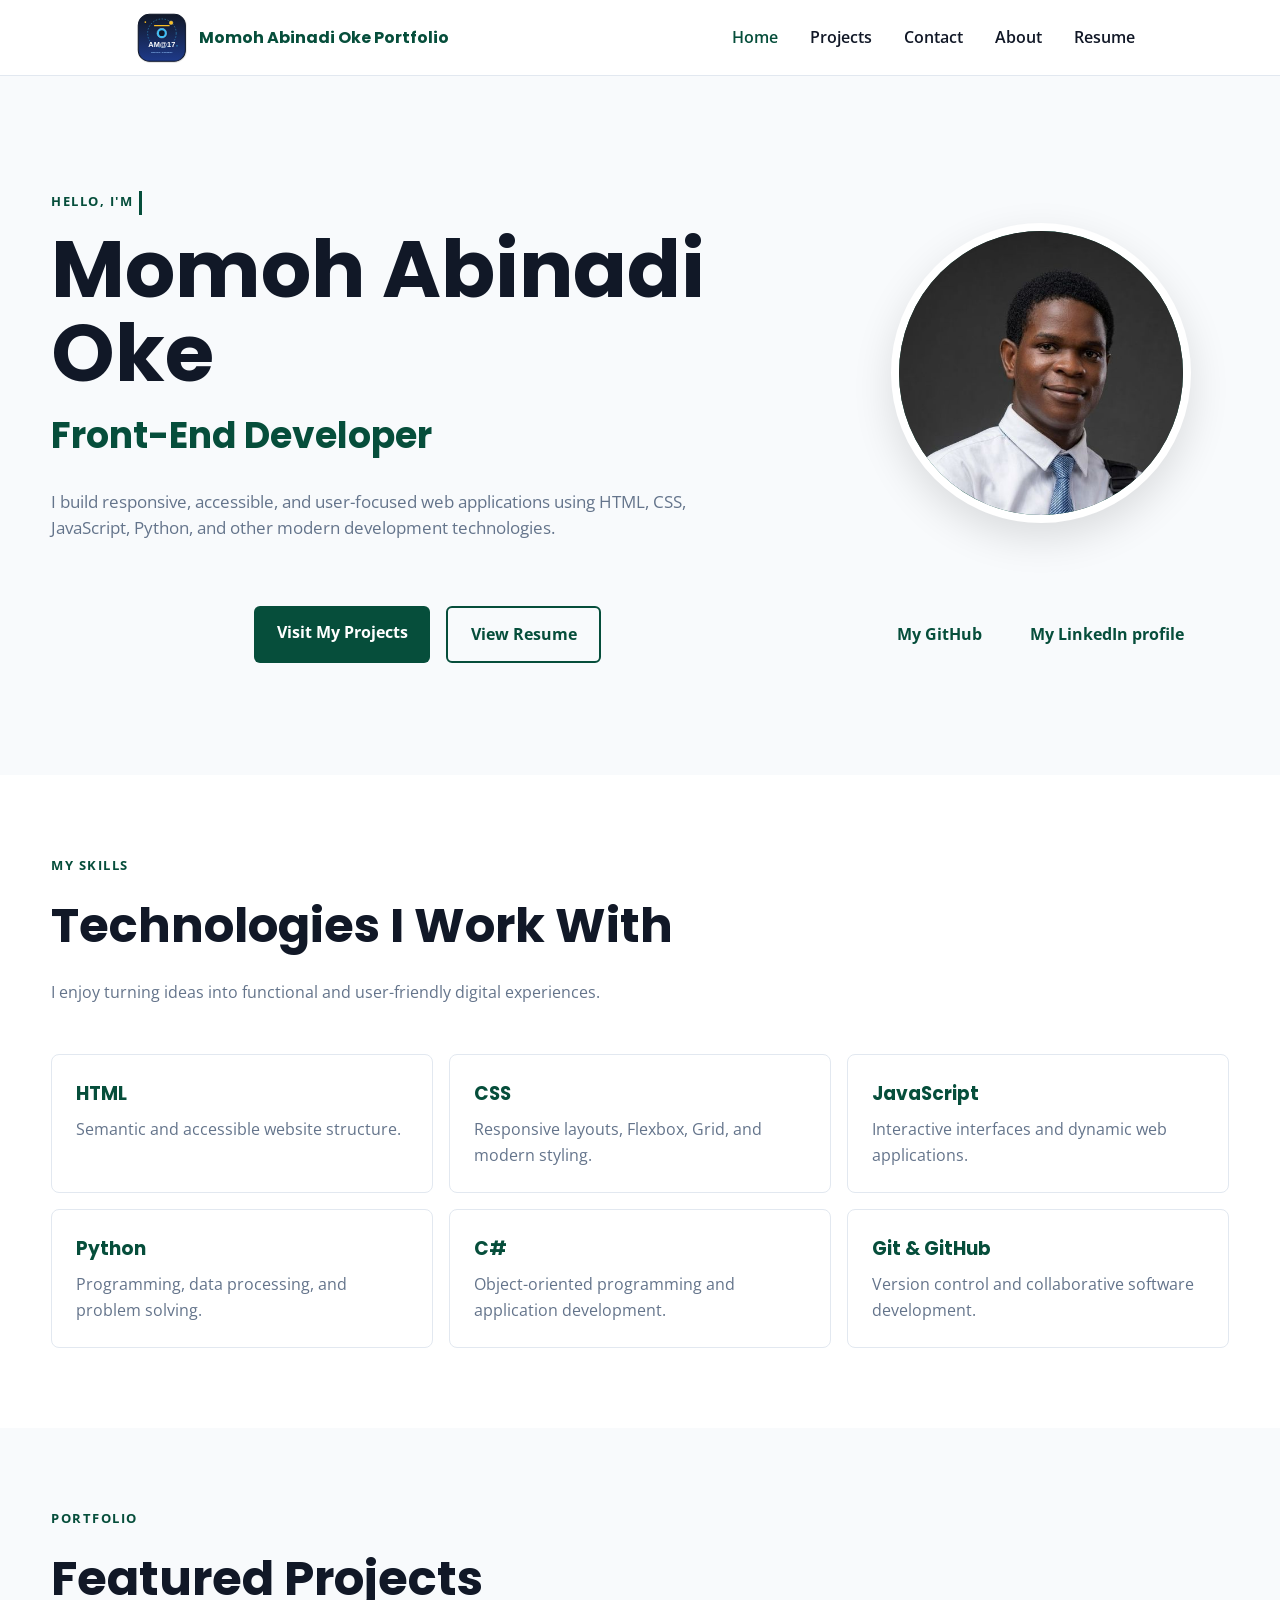
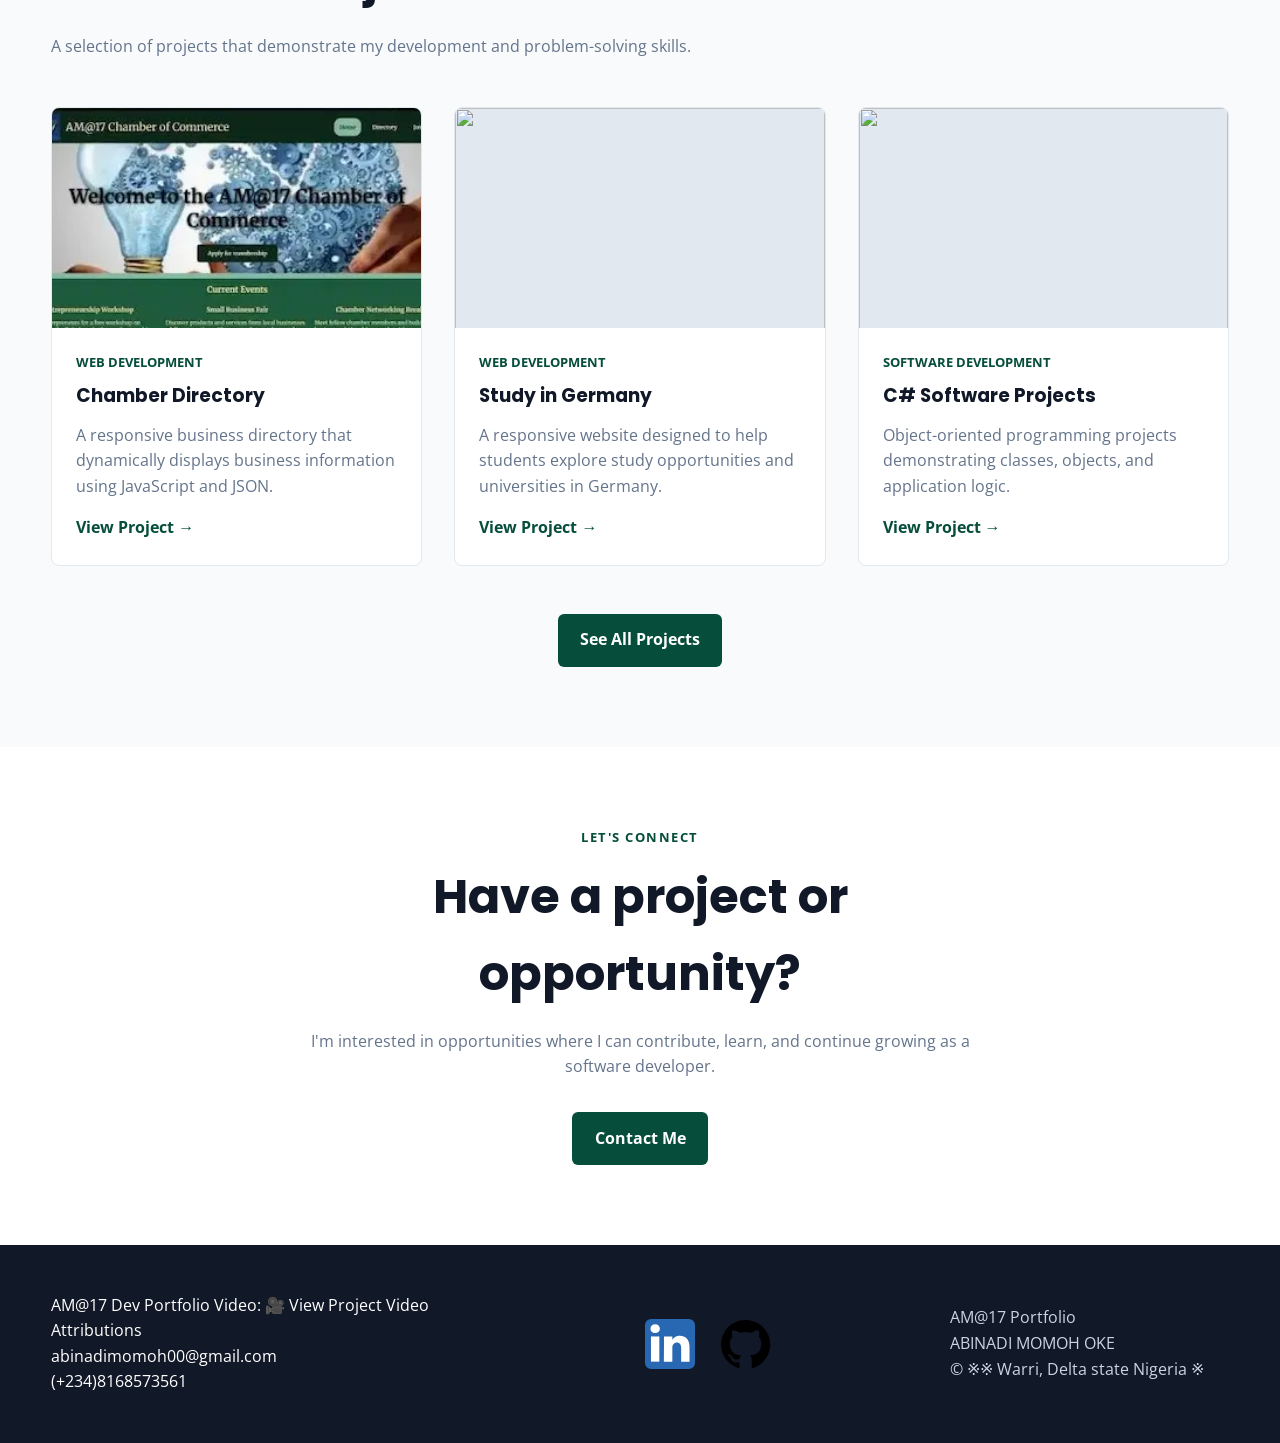
==== index.html @ eb9e89f8 "created index" ====
<!DOCTYPE html>
<html lang="en">
<head>
    <meta charset="UTF-8">
    <meta name="viewport" content="width=device-width, initial-scale=1.0">
    <title>Abinadi Momoh Oke | Front-End Developer</title>
    <meta name="description" content="Abinadi Momoh Oke - Front-End Developer portfolio showcasing web development projects, programming skills, and professional experience.">
    <meta name="author" content="Abinadi Momoh Oke">
    <meta property="og:title" content="AM@17 Dev Portfolio - Projects">
    <meta property="og:description" content="Abinadi Momoh Oke - Front-End Developer portfolio showcasing web development projects, programming skills, and professional experience.">
    <meta property="og:type" content="website">
    <meta property="og:image" content="https://amomoh6392.github.io/wdd231/images/profile.jpg">
    <meta property="og:url" content="https://amomoh6392.github.io/wdd231/finalproject/">
    <link rel="icon" href="images/favicon.ico">
    <link rel="preconnect" href="https://fonts.googleapis.com">
    <link rel="preconnect" href="https://fonts.gstatic.com" crossorigin>
    <link href="https://fonts.googleapis.com/css2?family=Open+Sans:wght@400;500;600;700&family=Poppins:wght@400;500;600;700;800&display=swap"rel="stylesheet">
    <link rel="stylesheet" href="styles/portfolio.css">
    <link rel="stylesheet" href="styles/portfolio-large.css">
    <script src="scripts/main.js" defer></script>
</head>
<body>
    <header class="site-header">
        <div class="header-container">
            <a href="index.html" class="logo">
                <img src="images/logo.svg" alt="AM@17 Dev Portfolio logo" width="50" height="50" loading="lazy">
                <span>Momoh Abinadi Oke Portfolio</span>
            </a>
            <button id="menu-button" aria-label="Open navigation menu">☰</button>
            <nav id="navigation" class="navigation">
                <a href="index.html" class="active">Home</a>
                <a href="projects.html">Projects</a>
                <a href="contact.html">Contact</a>
                <a href="about.html">About</a>
                <a href="resume.html">Resume</a>
            </nav>
        </div>  
    </header>
    <main>
        <section class="hero">
            <div class="container hero-container">
                <div class="hero-content">
                    <p class="info typing-text" id="typingText"></p>
                    <h1>Momoh Abinadi Oke</h1>
                    <h2>Front-End Developer</h2>
                    <p class="hero-description">I build responsive, accessible, and user-focused  web applications using HTML, CSS, JavaScript, Python, and other modern development technologies.</p>
                </div>
                <div class="hero-image">
                    <div class="profile-placeholder">
                        <img src="images/profile.jpg" alt="Abinadi Momoh profile picture" loading="lazy" width="300" height="300">
                    </div>
                </div>
                <div class="hero-buttons">
                    <a href="project.html" class="primary-button">Visit My Projects</a>
                    <a href="resume.html" class="secondary-button">View Resume</a>
                </div>
                <div class="social-links">
                    <a href="http://github.com/amomoh6392" target="_blank" rel="noopener noreferrer">My GitHub</a>
                    <a href="http://" target="_blank" rel="noopener noreferrer"></a>
                    <a href="https://www.linkedin.com/in/abinadi-momoh-204575205" aria-label="Visit my LinkedIn profile" target="_blank" rel="noopener noreferrer">My LinkedIn profile</a>
                </div>
                
            </div>
        </section>
        <section class="skills-preview">
            <div class="container">
                <div class="section-heading">
                    <p class="info">My Skills</p>
                    <h2>Technologies I Work With</h2>
                    <p>I enjoy turning ideas into functional and user-friendly digital experiences.</p>
                </div>
                <div class="skills-grid">
                    <article class="skill-card">
                        <h3>HTML</h3>
                        <p>Semantic and accessible website structure.</p>
                    </article>
                    <article class="skill-card">
                        <h3>CSS</h3>
                        <p>Responsive layouts, Flexbox, Grid, and modern styling.</p>
                    </article>
                    <article class="skill-card">
                        <h3>JavaScript</h3>
                        <p>Interactive interfaces and dynamic web applications.</p>
                    </article>
                    <article class="skill-card">
                        <h3>Python</h3>
                        <p>Programming, data processing, and problem solving.</p>
                    </article>
                    <article class="skill-card">
                        <h3>C#</h3>
                        <p> Object-oriented programming and application development.</p>
                    </article>
                    <article class="skill-card">
                        <h3>Git & GitHub</h3>
                        <p>Version control and collaborative software development.</p>
                    </article> 
                </div>
            </div>
        </section>
        <section class="featured-projects">
            <div class="container">
                <div class="section-heading">
                    <p class="info">Portfolio</p>
                    <h2>Featured Projects</h2>
                    <p>A selection of projects that demonstrate my development and problem-solving skills.</p>
                </div>
                <div class="project-preview-grid">
                    <article class="project-preview">
                        <div class="project-image">
                            <img src="images/chamber.webp" alt="Chamber Directory page" loading="lazy" width="300" height="300">
                        </div>
                        <div class="project-content">
                            <p class="project-category">Web Development</p>
                            <h3>Chamber Directory</h3>
                            <p>A responsive business directory that dynamically displays business information using JavaScript and JSON.</p>
                            <a href="projects.html"> View Project →</a>
                        </div>
                    </article>
                    <article class="project-preview">
                        <div class="project-image">
                           <img src="" alt="" loading="lazy" width="300" height="300">
                        </div>
                        <div class="project-content">
                            <p class="project-category">Web Development</p>
                            <h3>Study in Germany</h3>
                            <p>A responsive website designed to help students explore study opportunities and universities in Germany.</p>
                            <a href="projects.html">View Project →</a>
                        </div>
                    </article>
                    <article class="project-preview">
                        <div class="project-image">
                            <img src="" alt="" loading="lazy" width="300" height="300">
                        </div>
                        <div class="project-content">
                            <p class="project-category"> Software Development</p>
                            <h3>C# Software Projects</h3>
                            <p>Object-oriented programming projects demonstrating classes, objects, and application logic.</p>
                            <a href="projects.html">View Project →</a>
                        </div>
                    </article>
                </div>
                <div class="section-action">
                    <a href="projects.html" class="primary-button">See All Projects</a>
                </div>
            </div>
        </section>
        <section class="cta">
            <div class="container cta-container">
                <p class="info">Let's Connect</p>
                <h2>Have a project or opportunity?</h2>
                <p>I'm interested in opportunities where I can contribute, learn, and continue growing as a software developer.</p>
                <a href="contact.html" class="button primary-button"> Contact Me</a>
            </div>
        </section>
    </main>
    <footer>
       <section class="grids">
            <div class="grid">
                <p>AM@17 Dev Portfolio Video:
                    <a href=https://www.loom.com/share/127d0f380ccb453cb234a7cbe9cbd492 target="_blank" rel="noopener noreferrer">🎥 View Project Video</a>
                </p>
                <p><a href="attributions.html">Attributions</a></p>
                <p><a href="mailto:abinadimomoh00@gmail.com">abinadimomoh00@gmail.com</a></p>
                <p><a href="tel:+2348168573561">(+234)8168573561</a></p>
            </div>
            <div class="social">
                <a href="https://www.linkedin.com/in/abinadi-momoh-204575205" aria-label="Visit my LinkedIn profile" target="_blank" rel="noopener noreferrer">
                    <img src="images/linkedin-logo.svg" alt="LinkedIn" width="60" height="50" loading="lazy">
                </a>
                <a href="https://github.com/amomoh6392"
                    aria-label="Visit my GitHub profile"
                    target="_blank" rel="noopener noreferrer">
                    <img src="images/github.svg" alt="GitHub" width="60" height="50" loading="lazy">
                </a>
            </div>
            <div class="personal">
                <p>AM@17 Portfolio</p>
                <p>ABINADI MOMOH OKE</p>
                <p>&copy; ※<span id="currentyear"></span>※ Warri, Delta state Nigeria ※ </p>
                <p id="lastModified"></p>
            </div>
       </section>
    </footer>
</body>
</html>
---- styles/portfolio.css ----
:root {
    --primary-color: #064e3b;
    --primary-dark: #043c2e;
    --accent-color: #d4af37;

    --background-color: #ffffff;
    --surface-color: #f8fafc;
    --text-color: #111827;
    --muted-text: #64748b;
    --border-color: #e2e8f0;

    --heading-font: "Poppins", sans-serif;
    --body-font: "Open Sans", sans-serif;

    --max-width: 1200px;
}

* {
    box-sizing: border-box;
    margin: 0;
    padding: 0;
}
html {
    scroll-behavior: smooth;
}
body {
    font-family: var(--body-font);
    color: var(--text-color);
    background-color: var(--background-color);
    line-height: 1.6;
}
img {
    max-width: 100%;
    display: block;
}
a {
    color: inherit;
    text-decoration: none;
}
button {
    font: inherit;
}

.container {
    width: min(92%, var(--max-width));
    margin: 0 auto;
}
.info {
    color: var(--primary-color);
    font-weight: 700;
    text-transform: uppercase;
    letter-spacing: 0.12em;
    font-size: 0.8rem;
    margin-bottom: 0.75rem;
}
.section-heading {
    max-width: 700px;
    margin-bottom: 3rem;
}
.section-heading h2 {
    font-family: var(--heading-font);
    font-size: clamp(2rem, 5vw, 3rem);
    margin-bottom: 1rem;
}
.section-heading p:last-child,
.skill-card p {
    color: var(--muted-text);
}

.site-header {
    background-color: var(--background-color);
    border-bottom: 1px solid var(--border-color);
    position: sticky;
    top: 0;
    z-index: 1000;
}
.header-container {
    min-height: 75px;
    display: flex;
    align-items: center;
    justify-content: space-around;
}
.logo {
    display: flex;
    align-items: center;
    gap: 0.75rem;
    font-family: var(--heading-font);
    font-weight: 700;
    color: var(--primary-color);
}
.logo img {
    width: 50px;
    height: 50px;
}
.menu-button,
#menu-button {
    border: none;
    background: none;
    color: var(--text-color);
    font-size: 1.8rem;
    cursor: pointer;
}

.navigation {
    display: none;
    position: absolute;
    top: 75px;
    left: 0;
    width: 100%;
    background-color: var(--background-color);
    border-bottom: 1px solid var(--border-color);
    padding: 1rem;
}

.navigation.show {
    display: flex;
    flex-direction: column;
    gap: 0.5rem;
}
.navigation a {
    padding: 0.75rem;
    font-weight: 600;
}
.navigation a:hover,
.navigation a.active {
    color: var(--primary-color);
}

.hero {
    background-color: var(--surface-color);
    padding: 5rem 0;
}
.hero-container {
    display: grid;
    grid-template-columns: 1fr;
    gap: 3rem;
    align-items: center;
}
.hero-content {
    max-width: 700px;
}
.hero h1 {
    font-family: var(--heading-font);
    font-size: clamp(2.5rem, 8vw, 5rem);
    line-height: 1.05;
    margin-bottom: 0.75rem;
}
.hero h2 {
    font-family: var(--heading-font);
    color: var(--primary-color);
    font-size: clamp(1.5rem, 4vw, 2.25rem);
    margin-bottom: 1.5rem;
}
.hero-description {
    color: var(--muted-text);
    font-size: 1.05rem;
    max-width: 650px;
    margin-bottom: 1rem;
}

.hero-buttons {
    display: flex;
    gap: 1rem;
    justify-self: center;
}
.typing-text {
    display: inline-block;
    min-width: 20px;
    min-height: 1.5rem;
    border-right: 3px solid var(--primary-color);
    padding-right: 5px;
    animation: blink-cursor 0.7s step-end infinite;
}

@keyframes blink-cursor {
    50% {
        border-color: transparent;
    }
}
.button,
.primary-button,
.secondary-button {
    display: inline-block;
    padding: 0.85rem 1.4rem;
    border-radius: 6px;
    font-weight: 700;
    transition: 0.2s ease;
}
.primary-button {
    background-color: var(--primary-color);
    color: white;
}
.primary-button:hover {
    background-color: var(--primary-dark);
    transform: translateY(-2px);
}
.secondary-button {
    border: 2px solid var(--primary-color);
    color: var(--primary-color);
}
.secondary-button:hover {
    background-color: var(--primary-color);
    color: white;
}

.social-links {
    display: flex;
    gap: 1.5rem;
    justify-self: center;
}
.social-links a {
    color: var(--primary-color);
    font-weight: 700;
}
.social-links a:hover {
    text-decoration: underline;
}

.hero-image {
    display: flex;
    justify-content: center;
}
.profile-placeholder {
    width: 240px;
    height: 240px;
    border-radius: 50%;
    overflow: hidden;
    background-color: var(--primary-color);
    border: 8px solid white;
    box-shadow: 0 15px 40px rgba(0, 0, 0, 0.12);
}
.profile-placeholder img {
    width: 100%;
    height: 100%;
    object-fit: cover;
}

.skills-preview {
    padding: 5rem 0;
}
.skills-grid {
    display: grid;
    grid-template-columns: 1fr;
    gap: 1rem;
}
.skill-card {
    border: 1px solid var(--border-color);
    padding: 1.5rem;
    border-radius: 8px;
    background-color: white;
    transition: transform 0.2s ease,
                box-shadow 0.2s ease;
}
.skill-card:hover {
    transform: translateY(-4px);
    box-shadow: 0 10px 25px rgba(0, 0, 0, 0.08);
}
.skill-card h3 {
    font-family: var(--heading-font);
    color: var(--primary-color);
    margin-bottom: 0.5rem;
}

.featured-projects {
    background-color: var(--surface-color);
    padding: 5rem 0;
}
.project-preview-grid {
    display: grid;
    gap: 2rem;
}
.project-preview {
    background-color: white;
    border: 1px solid var(--border-color);
    border-radius: 8px;
    overflow: hidden;
    transition: transform 0.2s ease,
                box-shadow 0.2s ease;
}
.project-preview:hover {
    transform: translateY(-5px);
    box-shadow: 0 15px 30px rgba(0, 0, 0, 0.08);
}
.project-image {
    min-height: 180px;
    height: 220px;
    overflow: hidden;
    background-color: #e2e8f0;
    display: grid;
    place-items: center;
    color: var(--muted-text);
}
.project-image img {
    width: 100%;
    height: 100%;
    object-fit: cover;
}
.project-content {
    padding: 1.5rem;
}
.project-category {
    color: var(--primary-color);
    font-size: 0.8rem;
    font-weight: 700;
    text-transform: uppercase;
    margin-bottom: 0.5rem;
}
.project-content h3 {
    font-family: var(--heading-font);
    margin-bottom: 0.75rem;
}
.project-content p:not(.project-category) {
    color: var(--muted-text);
    margin-bottom: 1rem;
}
.project-content a {
    color: var(--primary-color);
    font-weight: 700;
}
.section-action {
    text-align: center;
    margin-top: 3rem;
}

.cta {
    padding: 5rem 0;
    text-align: center;
}
.cta-container {
    max-width: 700px;
}
.cta h2 {
    font-family: var(--heading-font);
    font-size: clamp(2rem, 5vw, 3rem);
    margin-bottom: 1rem;
}
.cta p:not(.info) {
    color: var(--muted-text);
    margin-bottom: 2rem;
}

footer {
    background-color: #111827;
    color: white;
    padding: 3rem 0;
}
.grids {
    width: min(92%, var(--max-width));
    margin: 0 auto;
    display: grid;
    gap: 2rem;
}
footer a:hover {
    color: var(--accent-color);
}
.social {
    display: flex;
    gap: 1rem;
}
.personal {
    color: #cbd5e1;
}
---- styles/portfolio-large.css ----
@media (min-width: 768px) {

    #menu-button {
        display: none;
    }
    .navigation {
        display: flex;
        position: static;
        width: auto;
        border: none;
        padding: 0;
        gap: 1rem;
    }
    .navigation a {
        padding: 0.5rem;
    }
    .hero {
        padding: 7rem 0;
    }
    .hero-container {
        grid-template-columns: 2fr 1fr;
    }
    .hero-image {
           justify-content: center;
       }
    .profile-placeholder {
        width: 300px;
        height: 300px;
    }
    .skills-grid {
        grid-template-columns: repeat(3, 1fr);
    }
    .project-preview-grid {
        grid-template-columns: repeat(3, 1fr);
    }
    .grids {
        grid-template-columns: 2fr 1fr 1fr;
        align-items: center;
    }
}
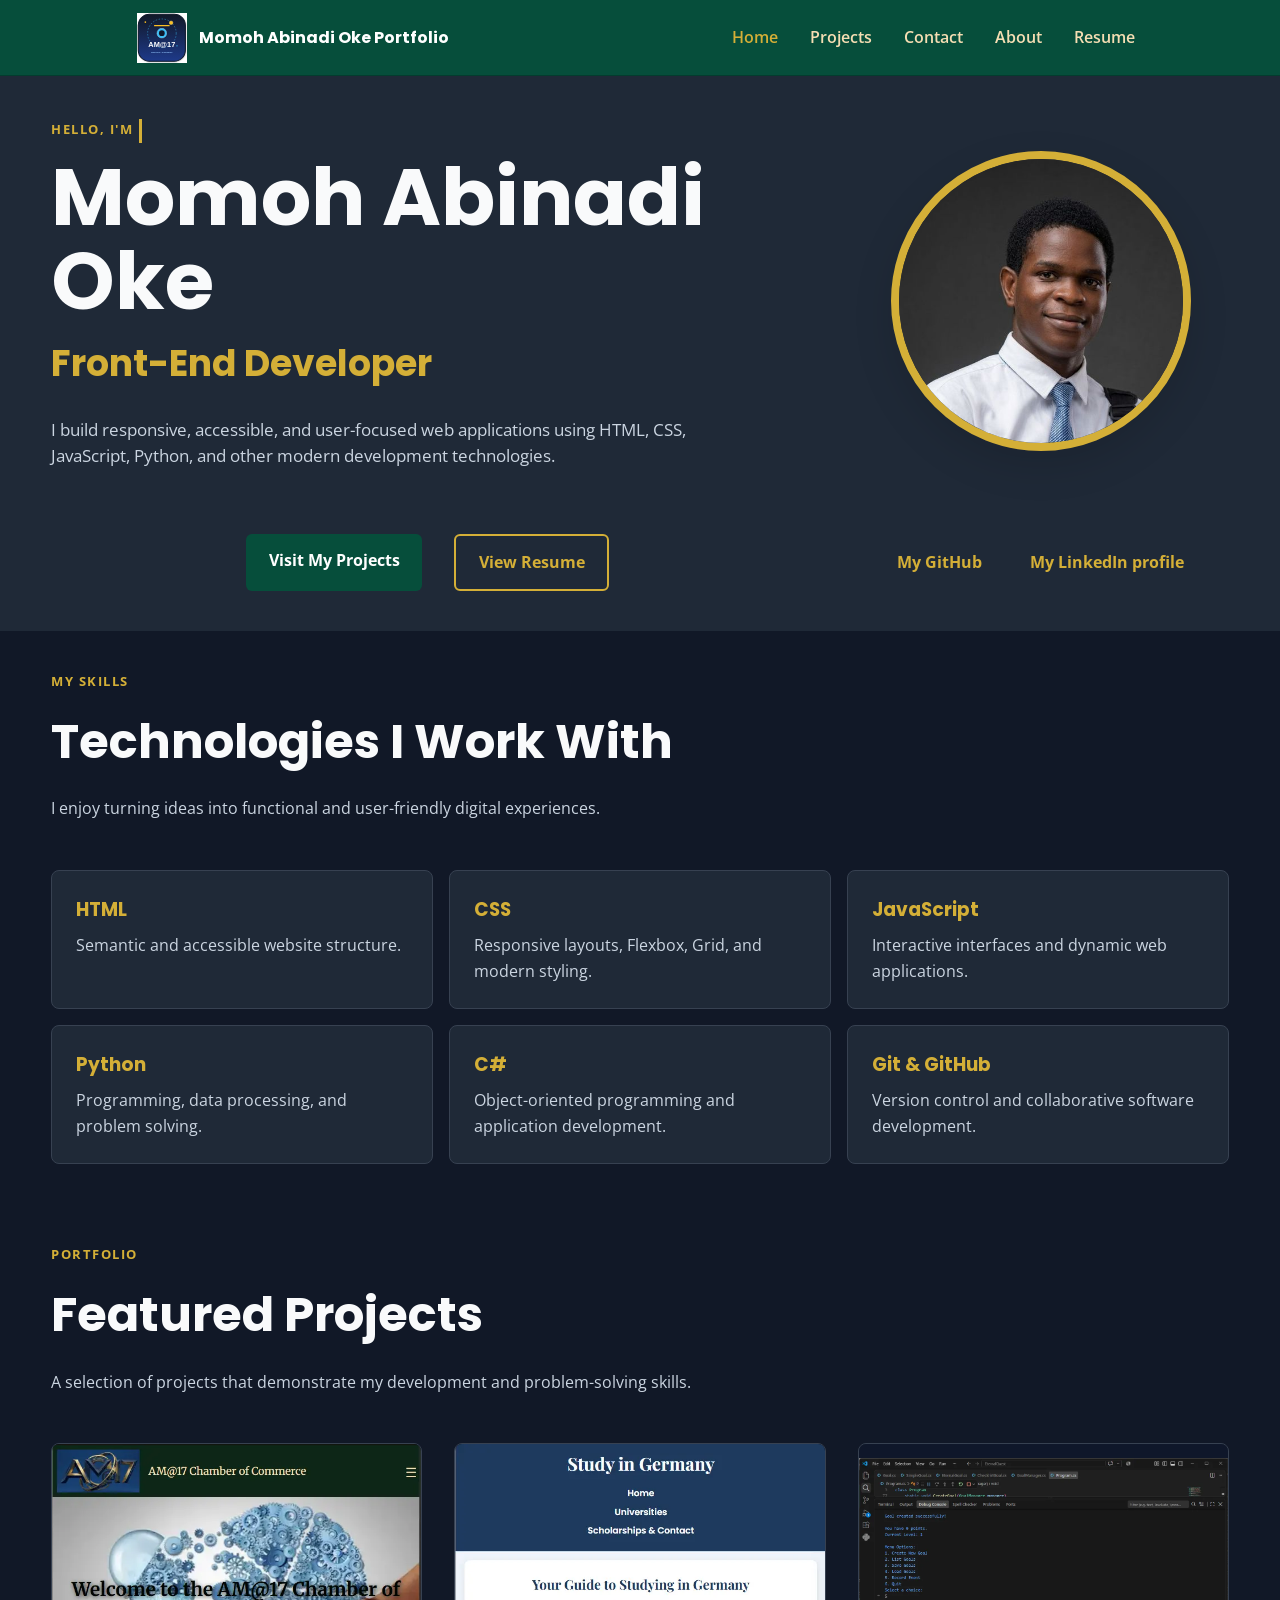
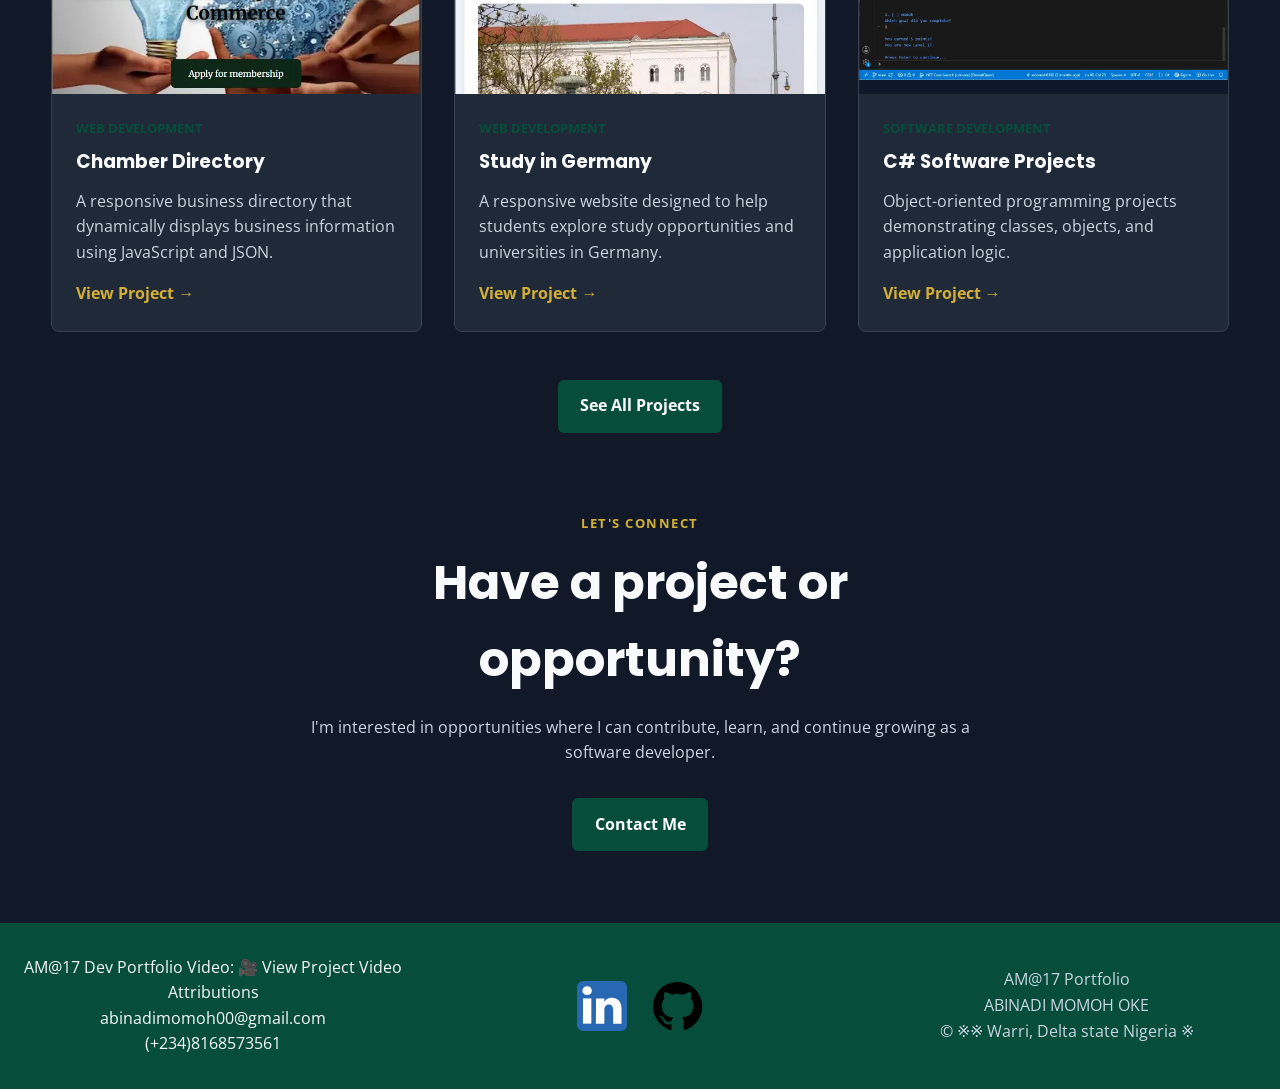
==== commit 0b0f05ee: "update" ====
--- a/index.html
+++ b/index.html
@@ -114,29 +114,29 @@
                             <p class="project-category">Web Development</p>
                             <h3>Chamber Directory</h3>
                             <p>A responsive business directory that dynamically displays business information using JavaScript and JSON.</p>
-                            <a href="projects.html"> View Project →</a>
+                            <a href="https://amomoh6392.github.io/wdd231/chamber/index.html" target="_blank" rel="noopener noreferrer"> View Project →</a>
                         </div>
                     </article>
                     <article class="project-preview">
                         <div class="project-image">
-                           <img src="" alt="" loading="lazy" width="300" height="300">
+                           <img src="images/study-in-germany.webp" alt="" loading="lazy" width="300" height="300">
                         </div>
                         <div class="project-content">
                             <p class="project-category">Web Development</p>
                             <h3>Study in Germany</h3>
                             <p>A responsive website designed to help students explore study opportunities and universities in Germany.</p>
-                            <a href="projects.html">View Project →</a>
+                            <a href="https://amomoh6392.github.io/wdd131/project/" target="_blank" rel="noopener noreferrer"> View Project →</a>
                         </div>
                     </article>
                     <article class="project-preview">
                         <div class="project-image">
-                            <img src="" alt="" loading="lazy" width="300" height="300">
+                            <img src="images/eternal-quest.webp" alt="" loading="lazy" width="300" height="300">
                         </div>
                         <div class="project-content">
                             <p class="project-category"> Software Development</p>
                             <h3>C# Software Projects</h3>
                             <p>Object-oriented programming projects demonstrating classes, objects, and application logic.</p>
-                            <a href="projects.html">View Project →</a>
+                            <a href="https://github.com/amomoh6392/Am17Cse210/tree/main/week06/EternalQuest" target="_blank" rel="noopener noreferrer"> View Project →</a>
                         </div>
                     </article>
                 </div>
--- a/styles/portfolio.css
+++ b/styles/portfolio.css
@@ -1,13 +1,17 @@
 :root {
+
     --primary-color: #064e3b;
     --primary-dark: #043c2e;
     --accent-color: #d4af37;
 
-    --background-color: #ffffff;
-    --surface-color: #f8fafc;
-    --text-color: #111827;
-    --muted-text: #64748b;
-    --border-color: #e2e8f0;
+    --background-color: #111827;
+    --surface-color: #1f2937;
+    --section-color: #334155;
+
+    --text-color: #f9fafb;
+    --muted-text: #cbd5e1;
+    --border-color: #374151;
+
 
     --heading-font: "Poppins", sans-serif;
     --body-font: "Open Sans", sans-serif;
@@ -46,7 +50,7 @@
     margin: 0 auto;
 }
 .info {
-    color: var(--primary-color);
+    color: var(--accent-color);
     font-weight: 700;
     text-transform: uppercase;
     letter-spacing: 0.12em;
@@ -68,8 +72,8 @@
 }
 
 .site-header {
-    background-color: var(--background-color);
-    border-bottom: 1px solid var(--border-color);
+    background-color: var(--primary-color);
+    border-bottom: 1px solid var(--primary-dark);
     position: sticky;
     top: 0;
     z-index: 1000;
@@ -86,7 +90,7 @@
     gap: 0.75rem;
     font-family: var(--heading-font);
     font-weight: 700;
-    color: var(--primary-color);
+    color: white;
 }
 .logo img {
     width: 50px;
@@ -120,15 +124,16 @@
 .navigation a {
     padding: 0.75rem;
     font-weight: 600;
+    color: wheat;
 }
 .navigation a:hover,
 .navigation a.active {
-    color: var(--primary-color);
+    color: var(--accent-color);
 }
 
 .hero {
     background-color: var(--surface-color);
-    padding: 5rem 0;
+    padding: 2.5rem 0;
 }
 .hero-container {
     display: grid;
@@ -144,10 +149,11 @@
     font-size: clamp(2.5rem, 8vw, 5rem);
     line-height: 1.05;
     margin-bottom: 0.75rem;
+    color: var(--text-color);
 }
 .hero h2 {
     font-family: var(--heading-font);
-    color: var(--primary-color);
+    color: var(--accent-color);
     font-size: clamp(1.5rem, 4vw, 2.25rem);
     margin-bottom: 1.5rem;
 }
@@ -160,14 +166,14 @@
 
 .hero-buttons {
     display: flex;
-    gap: 1rem;
+    gap: 2rem;
     justify-self: center;
 }
 .typing-text {
     display: inline-block;
     min-width: 20px;
     min-height: 1.5rem;
-    border-right: 3px solid var(--primary-color);
+    border-right: 3px solid var(--accent-color);
     padding-right: 5px;
     animation: blink-cursor 0.7s step-end infinite;
 }
@@ -195,11 +201,11 @@
     transform: translateY(-2px);
 }
 .secondary-button {
-    border: 2px solid var(--primary-color);
-    color: var(--primary-color);
+    border: 2px solid var(--accent-color);
+    color: var(--accent-color);
 }
 .secondary-button:hover {
-    background-color: var(--primary-color);
+    background-color: var(--accent-color);
     color: white;
 }
 
@@ -209,7 +215,7 @@
     justify-self: center;
 }
 .social-links a {
-    color: var(--primary-color);
+    color: var(--accent-color);
     font-weight: 700;
 }
 .social-links a:hover {
@@ -225,8 +231,7 @@
     height: 240px;
     border-radius: 50%;
     overflow: hidden;
-    background-color: var(--primary-color);
-    border: 8px solid white;
+    border: 8px solid var(--accent-color);
     box-shadow: 0 15px 40px rgba(0, 0, 0, 0.12);
 }
 .profile-placeholder img {
@@ -236,7 +241,8 @@
 }
 
 .skills-preview {
-    padding: 5rem 0;
+    padding: 2.5rem 0;
+    background-color: var(--background-color);
 }
 .skills-grid {
     display: grid;
@@ -247,9 +253,7 @@
     border: 1px solid var(--border-color);
     padding: 1.5rem;
     border-radius: 8px;
-    background-color: white;
-    transition: transform 0.2s ease,
-                box-shadow 0.2s ease;
+    transition: transform 0.2s ease, box-shadow 0.2s ease;
 }
 .skill-card:hover {
     transform: translateY(-4px);
@@ -257,43 +261,44 @@
 }
 .skill-card h3 {
     font-family: var(--heading-font);
-    color: var(--primary-color);
+    color: var(--accent-color);
     margin-bottom: 0.5rem;
 }
 
 .featured-projects {
+    background-color: var(--background-color);
+    padding: 2.5rem 0;
+}
+.skill-card,
+.project-preview {
     background-color: var(--surface-color);
-    padding: 5rem 0;
 }
 .project-preview-grid {
     display: grid;
     gap: 2rem;
 }
 .project-preview {
-    background-color: white;
     border: 1px solid var(--border-color);
     border-radius: 8px;
     overflow: hidden;
-    transition: transform 0.2s ease,
-                box-shadow 0.2s ease;
+    transition: transform 0.2s ease, box-shadow 0.2s ease;
 }
 .project-preview:hover {
     transform: translateY(-5px);
     box-shadow: 0 15px 30px rgba(0, 0, 0, 0.08);
 }
 .project-image {
-    min-height: 180px;
-    height: 220px;
+    height: 250px;
     overflow: hidden;
-    background-color: #e2e8f0;
+    background-color: #0f172a;
     display: grid;
     place-items: center;
-    color: var(--muted-text);
 }
 .project-image img {
     width: 100%;
     height: 100%;
-    object-fit: cover;
+    object-fit: contain;
+    object-position: center;
 }
 .project-content {
     padding: 1.5rem;
@@ -314,7 +319,7 @@
     margin-bottom: 1rem;
 }
 .project-content a {
-    color: var(--primary-color);
+    color: var(--accent-color);
     font-weight: 700;
 }
 .section-action {
@@ -323,7 +328,8 @@
 }
 
 .cta {
-    padding: 5rem 0;
+    background-color: var(--background-color);
+    padding: 2.5rem 0;
     text-align: center;
 }
 .cta-container {
@@ -340,15 +346,16 @@
 }
 
 footer {
-    background-color: #111827;
-    color: white;
-    padding: 3rem 0;
+    background-color:var(--primary-color);
+    color: var(--text-color);
+    padding: 2rem 1rem;
+    margin-top: 2rem;
 }
 .grids {
-    width: min(92%, var(--max-width));
     margin: 0 auto;
     display: grid;
     gap: 2rem;
+    text-align: center;
 }
 footer a:hover {
     color: var(--accent-color);
@@ -356,6 +363,7 @@
 .social {
     display: flex;
     gap: 1rem;
+   justify-content: center;
 }
 .personal {
     color: #cbd5e1;
--- a/styles/portfolio-large.css
+++ b/styles/portfolio-large.css
@@ -6,6 +6,7 @@
     .navigation {
         display: flex;
         position: static;
+        background-color: transparent;
         width: auto;
         border: none;
         padding: 0;
@@ -15,7 +16,7 @@
         padding: 0.5rem;
     }
     .hero {
-        padding: 7rem 0;
+        padding: 2.5rem 0;
     }
     .hero-container {
         grid-template-columns: 2fr 1fr;
@@ -34,7 +35,7 @@
         grid-template-columns: repeat(3, 1fr);
     }
     .grids {
-        grid-template-columns: 2fr 1fr 1fr;
+        grid-template-columns: 1fr 1fr 1fr;
         align-items: center;
     }
 }
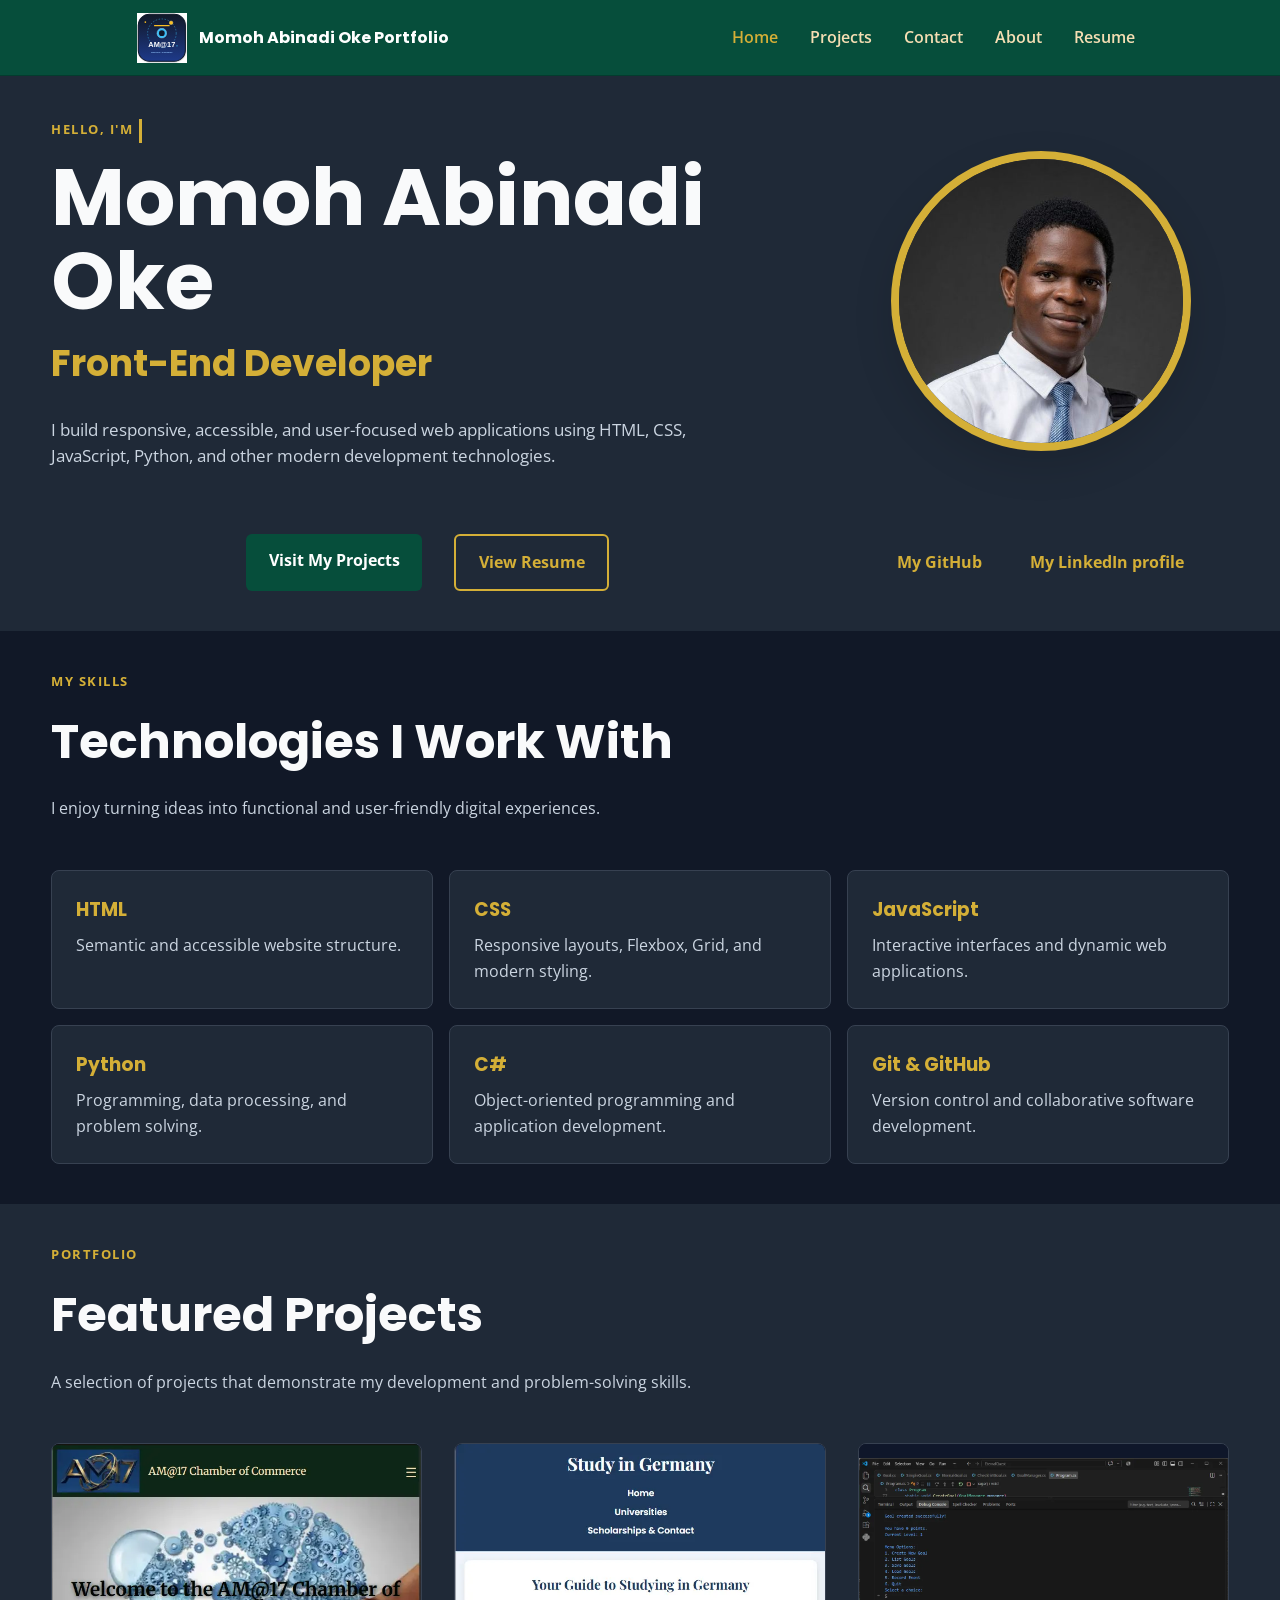
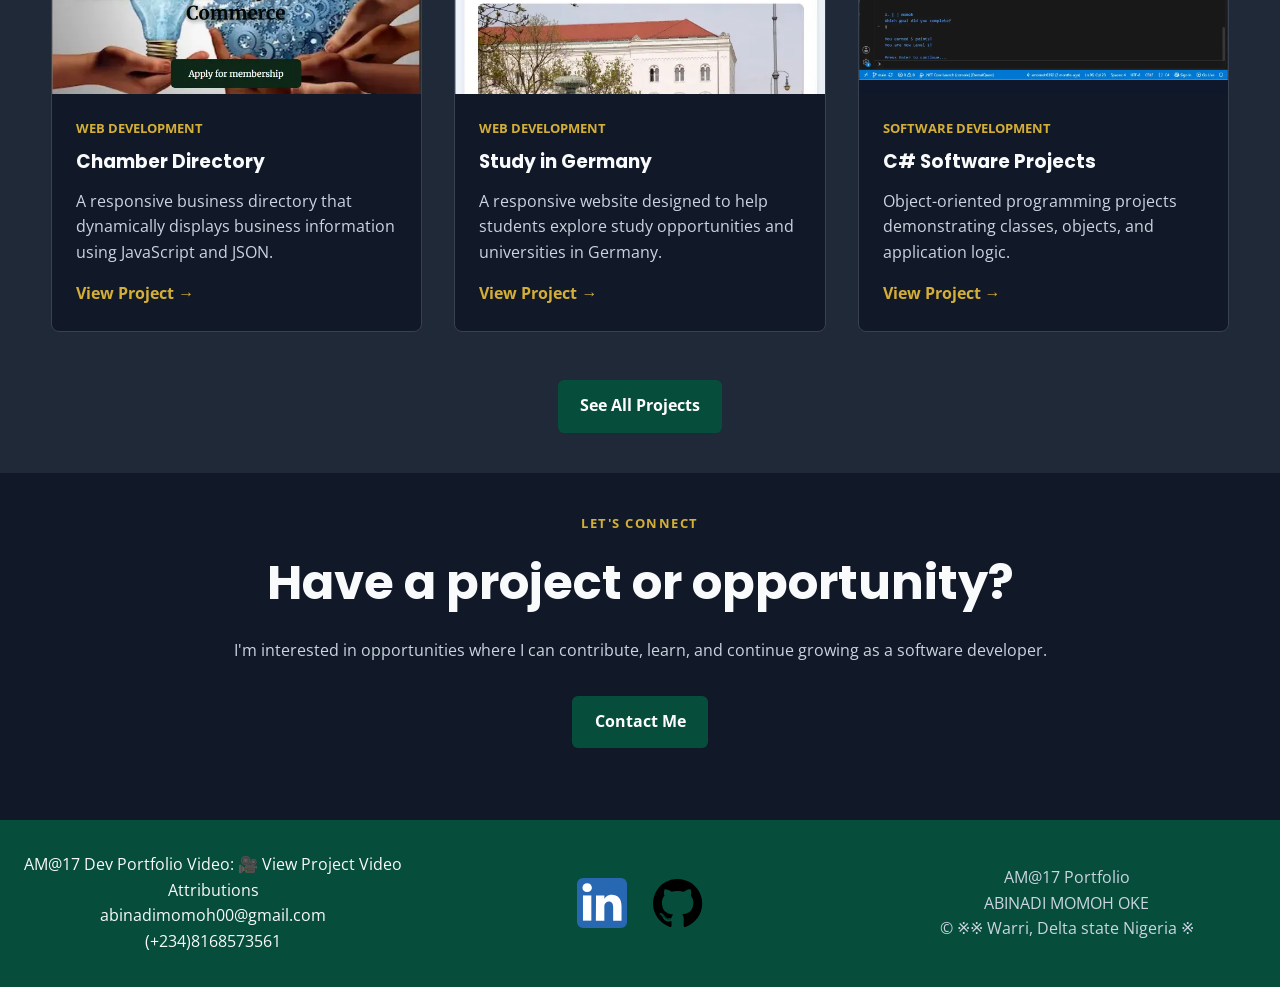
==== commit c2314563: "update on portfolio" ====
--- a/index.html
+++ b/index.html
@@ -7,11 +7,11 @@
     <title>Abinadi Momoh Oke | Front-End Developer</title>
     <meta name="description" content="Abinadi Momoh Oke - Front-End Developer portfolio showcasing web development projects, programming skills, and professional experience.">
     <meta name="author" content="Abinadi Momoh Oke">
-    <meta property="og:title" content="AM@17 Dev Portfolio - Projects">
+    <meta property="og:title" content="Abinadi Momoh Oke Portfolio - Projects">
     <meta property="og:description" content="Abinadi Momoh Oke - Front-End Developer portfolio showcasing web development projects, programming skills, and professional experience.">
     <meta property="og:type" content="website">
-    <meta property="og:image" content="https://amomoh6392.github.io/wdd231/images/profile.jpg">
-    <meta property="og:url" content="https://amomoh6392.github.io/wdd231/finalproject/">
+    <meta property="og:image" content="https://amomoh6392.github.io/portfolio/images/profile.jpg">
+    <meta property="og:url" content="https://amomoh6392.github.io/portfolio/">
     <link rel="icon" href="images/favicon.ico">
     <link rel="preconnect" href="https://fonts.googleapis.com">
     <link rel="preconnect" href="https://fonts.gstatic.com" crossorigin>
--- a/styles/portfolio.css
+++ b/styles/portfolio.css
@@ -265,13 +265,11 @@
     margin-bottom: 0.5rem;
 }
 
-.featured-projects {
-    background-color: var(--background-color);
-    padding: 2.5rem 0;
-}
-.skill-card,
+.skill-card {
+    background-color: var(--surface-color);
+}
 .project-preview {
-    background-color: var(--surface-color);
+    background-color: var(--background-color);
 }
 .project-preview-grid {
     display: grid;
@@ -304,7 +302,7 @@
     padding: 1.5rem;
 }
 .project-category {
-    color: var(--primary-color);
+    color: var(--accent-color);
     font-size: 0.8rem;
     font-weight: 700;
     text-transform: uppercase;
@@ -326,14 +324,9 @@
     text-align: center;
     margin-top: 3rem;
 }
-
 .cta {
-    background-color: var(--background-color);
-    padding: 2.5rem 0;
     text-align: center;
-}
-.cta-container {
-    max-width: 700px;
+    padding: 2.5rem 0;
 }
 .cta h2 {
     font-family: var(--heading-font);
@@ -368,6 +361,143 @@
 .personal {
     color: #cbd5e1;
 }
-
-
-
+/* =================================
+   ABOUT PAGE
+================================= */
+
+.about-skills .section-heading {
+    width: 100%;
+    max-width: none;
+}
+.about-hero {
+    background-color: var(--surface-color);
+    padding: 2.5rem 0;
+}
+.about-hero-content {
+    max-width: 850px;
+}
+.about-hero h1 {
+    font-family: var(--heading-font);
+    color: var(--text-color);
+    font-size: clamp(2.5rem, 7vw, 4.5rem);
+    line-height: 1.1;
+    margin-bottom: 1.5rem;
+}
+.about-hero-description {
+    color: var(--muted-text);
+    font-size: 1.1rem;
+    max-width: 700px;
+}
+.about-section {
+    background-color: var(--background-color);
+    padding: 2.5rem 0;
+}
+.about-grid {
+    display: grid;
+    grid-template-columns: 1fr;
+    gap: 3rem;
+    align-items: center;
+}
+.about-image {
+    display: flex;
+    justify-content: center;
+    align-items: center;
+}
+.about-image img {
+    width: 280px;
+    height: 280px;
+    border-radius: 20px;
+    object-fit: cover;
+    border: 3px solid var(--accent-color);
+    box-shadow: 0 15px 35px rgba(0, 0, 0, 0.25);
+}
+.about-content h2 {
+    font-family: var(--heading-font);
+    color: var(--text-color);
+    font-size: clamp(2rem, 5vw, 3rem);
+    line-height: 1.15;
+    margin-bottom: 1.5rem;
+}
+.about-content p:not(.info) {
+    color: var(--muted-text);
+    margin-bottom: 1rem;
+}
+.about-skills,.featured-projects{
+    background-color: var(--surface-color);
+    padding: 2.5rem 0;
+}
+.about-skills-grid {
+    display: grid;
+    grid-template-columns: 1fr;
+    gap: 1rem;
+}
+.about-skill-card {
+    background-color: var(--background-color);
+    border: 1px solid var(--border-color);
+    border-radius: 10px;
+    padding: 1.5rem;
+    transition: transform 0.2s ease, border-color 0.2s ease;
+}
+.about-skill-card:hover {
+    transform: translateY(-5px);
+    border-color: var(--accent-color);
+}
+.about-skill-card h3 {
+    font-family: var(--heading-font);
+    color: var(--text-color);
+    margin-bottom: 0.75rem;
+}
+.about-skill-card p {
+    color: var(--muted-text);
+}
+.education-section {
+    background-color: var(--background-color);
+    padding: 2.5rem 0;
+}
+.education-card {
+    display: grid;
+    grid-template-columns: 1fr;
+    gap: 1rem;
+    background-color: var(--surface-color);
+    border: 1px solid var(--border-color);
+    border-radius: 10px;
+    padding: 1.5rem;
+    margin-bottom: 1.5rem;
+}
+.education-year {
+    color: var(--accent-color);
+    font-family: var(--heading-font);
+    font-weight: 700;
+    font-size: 1.1rem;
+}
+.education-content h3 {
+    color: var(--text-color);
+    font-family: var(--heading-font);
+    margin-bottom: 0.5rem;
+}
+.education-school {
+    color: var(--accent-color);
+    font-weight: 700;
+    margin-bottom: 0.75rem;
+}
+.career-section {
+    background-color: var(--surface-color);
+    padding: 2.5rem 0;
+}
+.career-container {
+    max-width: 800px;
+    text-align: center;
+}
+.career-container h2 {
+    color: var(--text-color);
+    font-family: var(--heading-font);
+    font-size: clamp(2rem, 5vw, 3rem);
+    line-height: 1.15;
+    margin-bottom: 1rem;
+}
+.career-container p:not(.info) {
+    color: var(--muted-text);
+    margin-bottom: 2rem;
+}
+
+
--- a/styles/portfolio-large.css
+++ b/styles/portfolio-large.css
@@ -38,4 +38,36 @@
         grid-template-columns: 1fr 1fr 1fr;
         align-items: center;
     }
+    /* About Page */
+
+    .about-hero {
+        padding: 6rem 0;
+    }
+    .about-image {
+        justify-content: flex-start;
+    }
+    .about-image img {
+        width: 350px;
+        height: 350px;
+    }
+    .about-grid {
+        grid-template-columns: 1fr 1.5fr;
+        gap: 5rem;
+    }
+    .about-skills-grid {
+        grid-template-columns: repeat(2, 1fr);
+    }
+
+    .education-card {
+        grid-template-columns: 120px 1fr;
+        align-items: start;
+        padding: 2rem;
+    }
+
+    .about-section,
+    .about-skills,
+    .education-section,
+    .career-section {
+        padding: 6rem 0;
+    }
 }
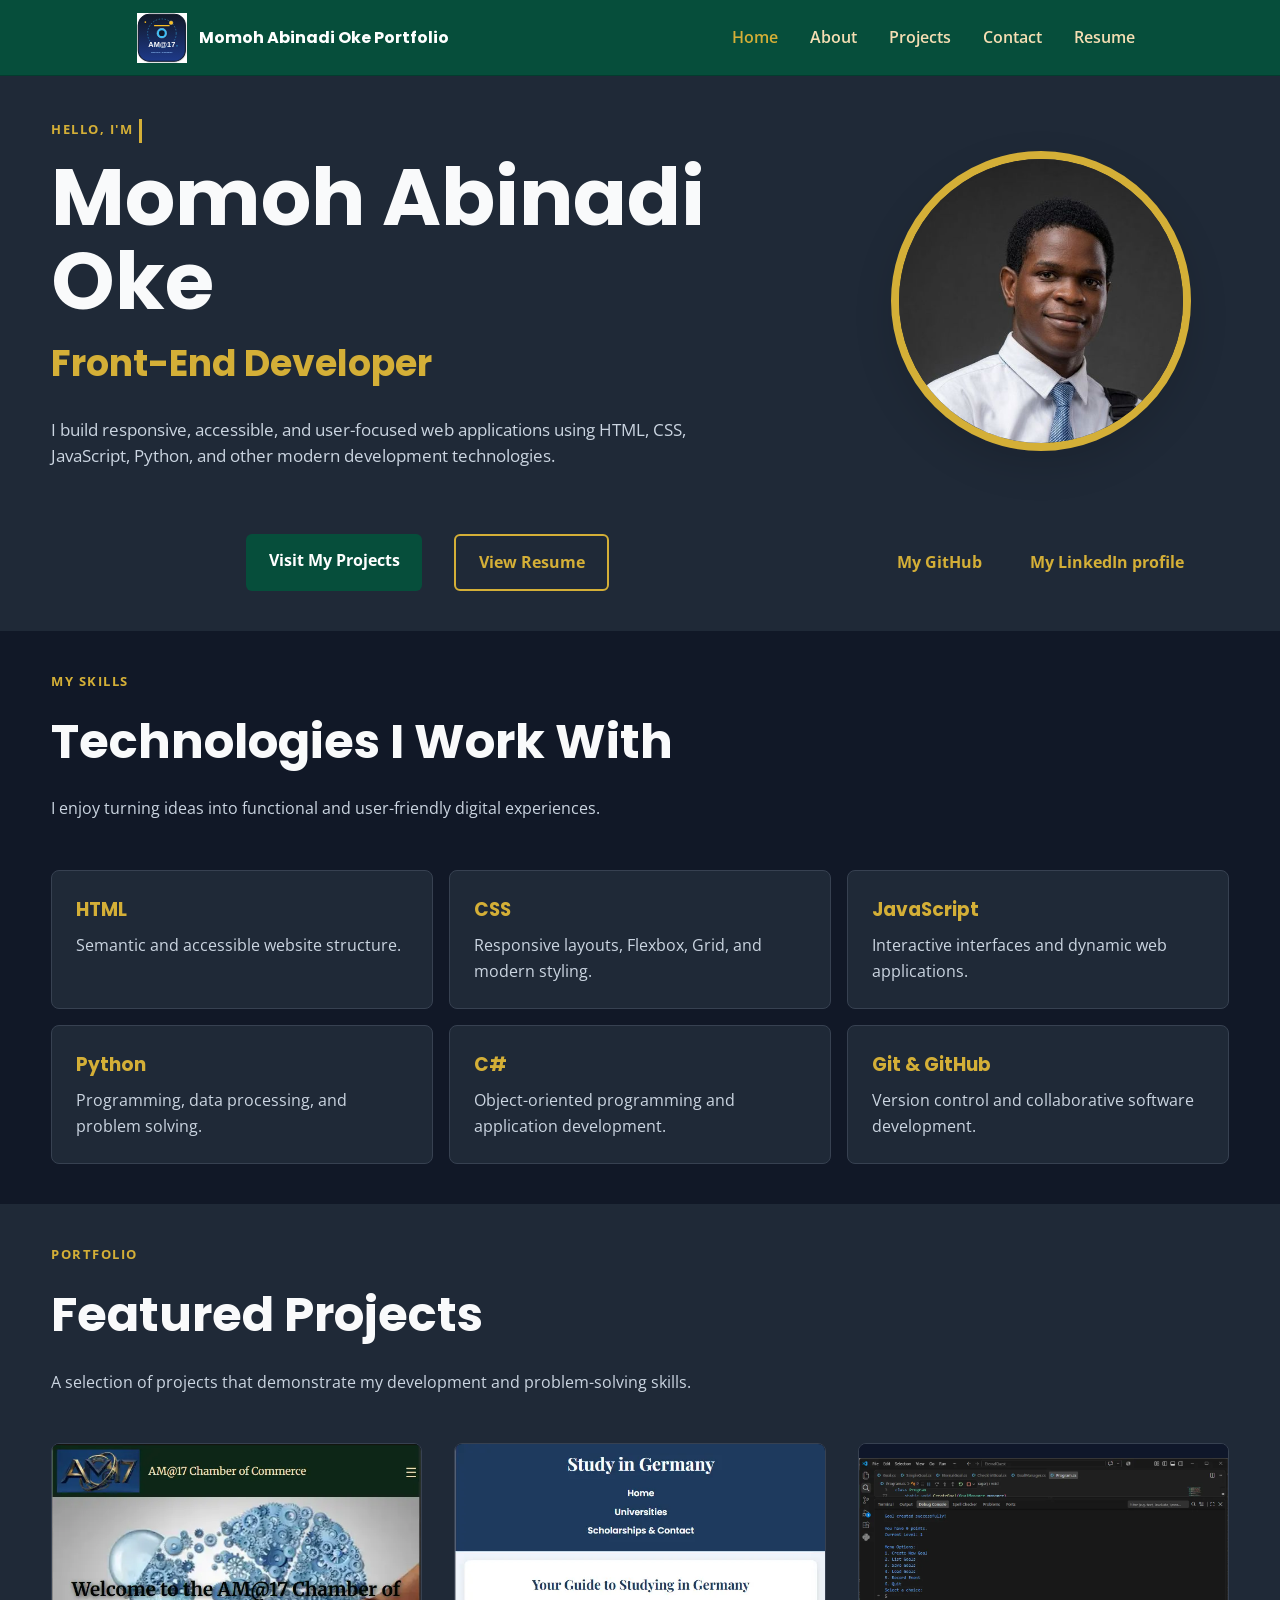
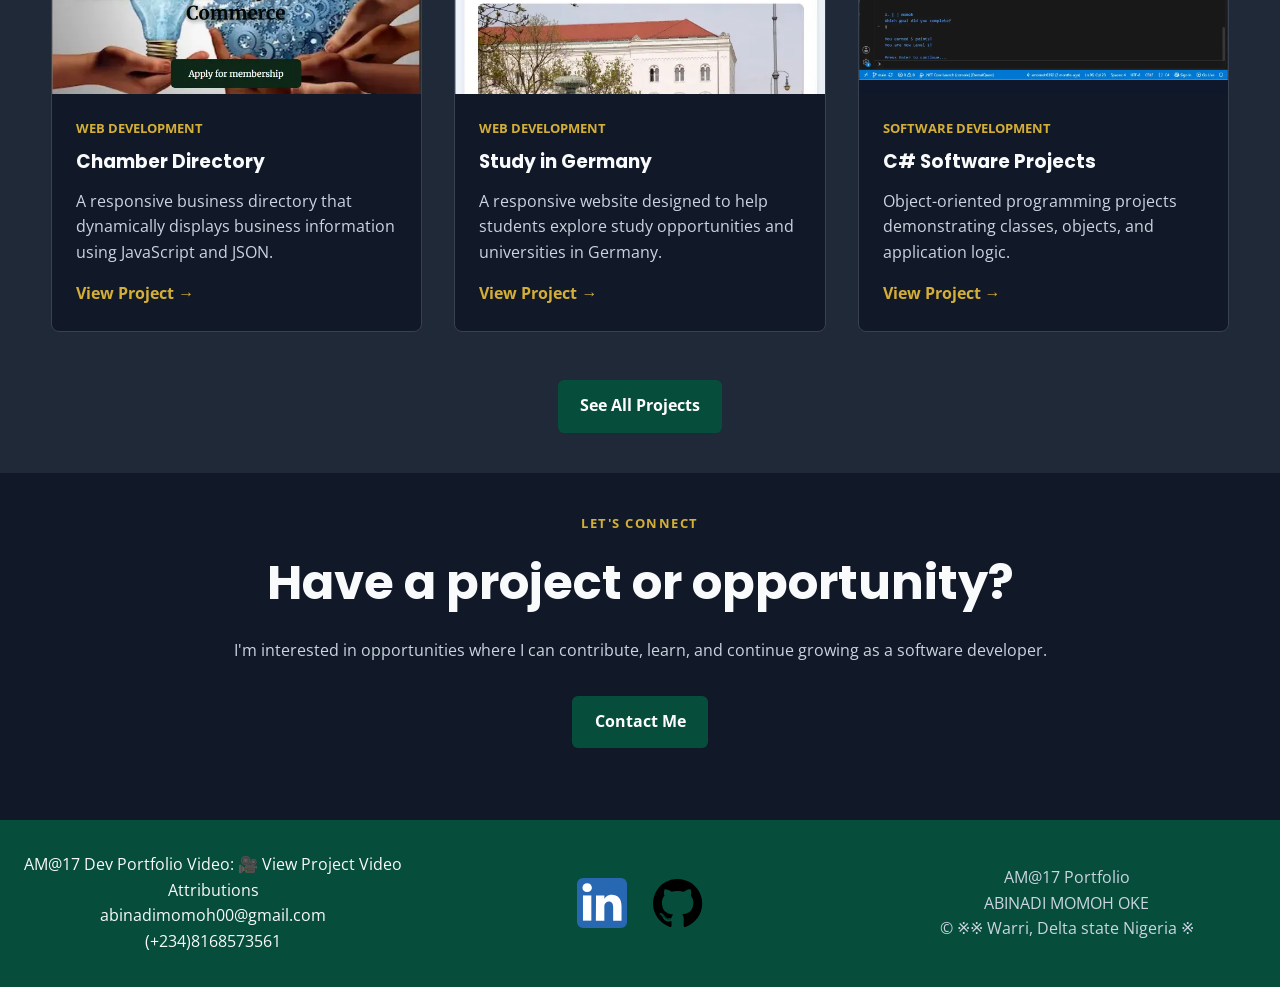
==== commit 83d85bb3: "added a project.html, a json file" ====
--- a/index.html
+++ b/index.html
@@ -30,9 +30,9 @@
             <button id="menu-button" aria-label="Open navigation menu">☰</button>
             <nav id="navigation" class="navigation">
                 <a href="index.html" class="active">Home</a>
+                <a href="about.html">About</a>
                 <a href="projects.html">Projects</a>
                 <a href="contact.html">Contact</a>
-                <a href="about.html">About</a>
                 <a href="resume.html">Resume</a>
             </nav>
         </div>  
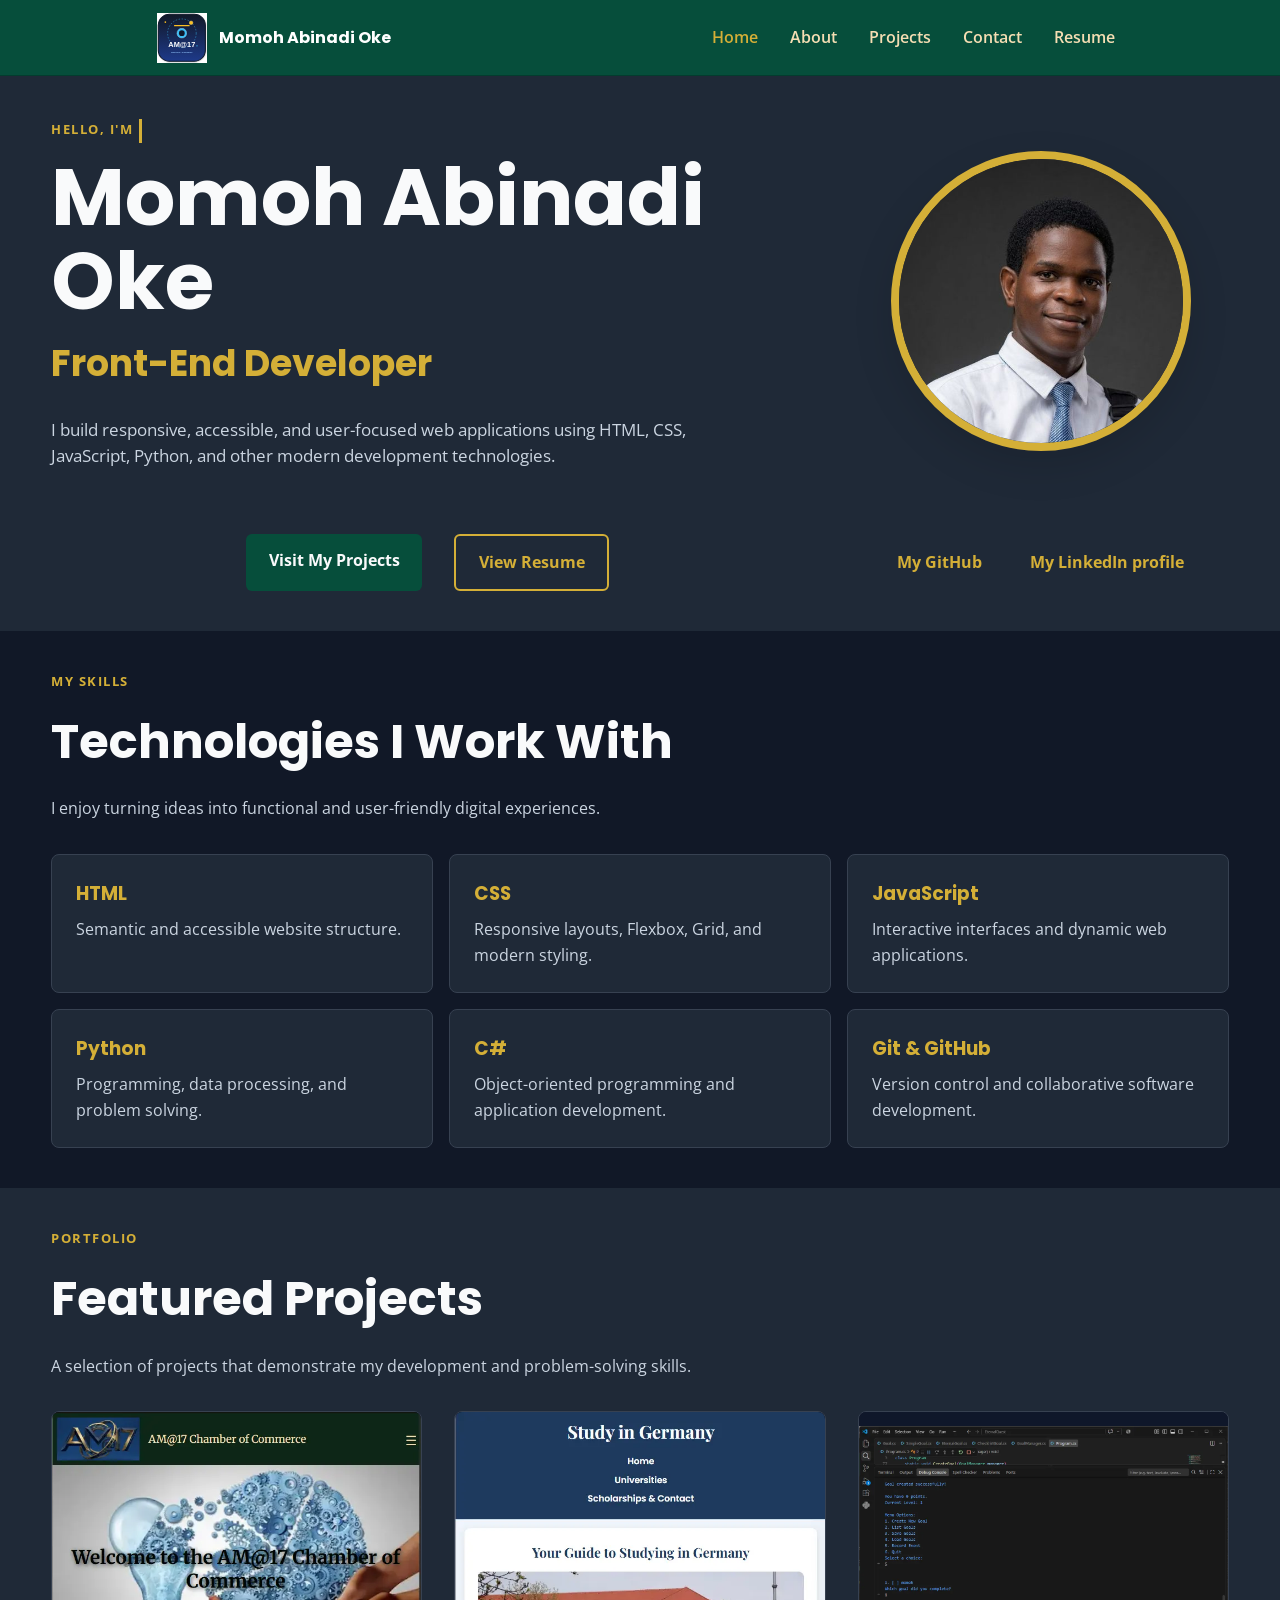
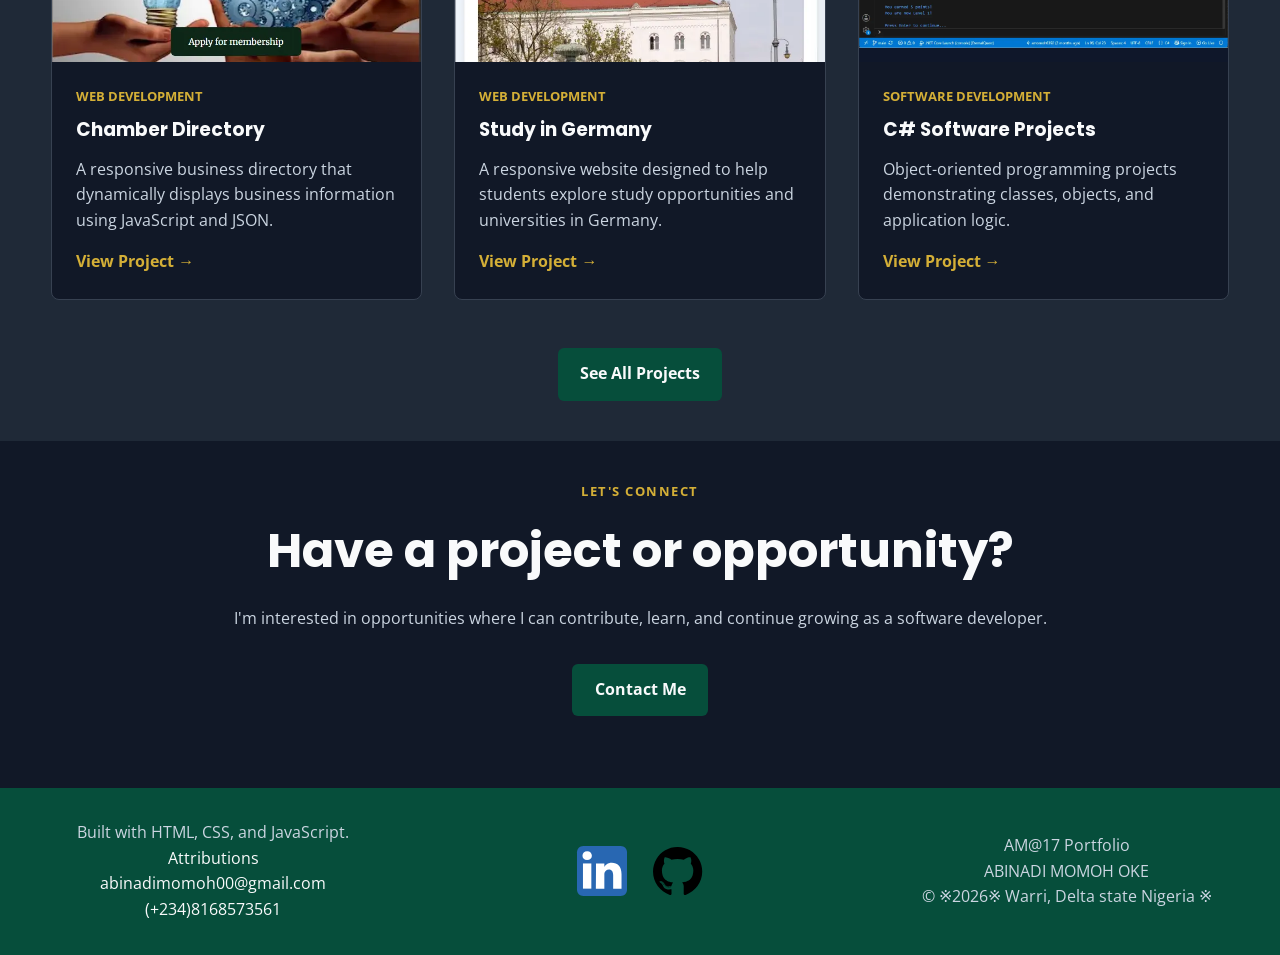
==== commit 48f8b9ac: "update" ====
--- a/index.html
+++ b/index.html
@@ -25,7 +25,7 @@
         <div class="header-container">
             <a href="index.html" class="logo">
                 <img src="images/logo.svg" alt="AM@17 Dev Portfolio logo" width="50" height="50" loading="lazy">
-                <span>Momoh Abinadi Oke Portfolio</span>
+                <span>Momoh Abinadi Oke</span>
             </a>
             <button id="menu-button" aria-label="Open navigation menu">☰</button>
             <nav id="navigation" class="navigation">
@@ -157,9 +157,7 @@
     <footer>
        <section class="grids">
             <div class="grid">
-                <p>AM@17 Dev Portfolio Video:
-                    <a href=https://www.loom.com/share/127d0f380ccb453cb234a7cbe9cbd492 target="_blank" rel="noopener noreferrer">🎥 View Project Video</a>
-                </p>
+                <p class="personal">Built with HTML, CSS, and JavaScript.</p>
                 <p><a href="attributions.html">Attributions</a></p>
                 <p><a href="mailto:abinadimomoh00@gmail.com">abinadimomoh00@gmail.com</a></p>
                 <p><a href="tel:+2348168573561">(+234)8168573561</a></p>
@@ -177,7 +175,7 @@
             <div class="personal">
                 <p>AM@17 Portfolio</p>
                 <p>ABINADI MOMOH OKE</p>
-                <p>&copy; ※<span id="currentyear"></span>※ Warri, Delta state Nigeria ※ </p>
+                <p>&copy; ※<span id="currentYear"></span>※ Warri, Delta state Nigeria ※ </p>
                 <p id="lastModified"></p>
             </div>
        </section>
--- a/styles/portfolio.css
+++ b/styles/portfolio.css
@@ -58,8 +58,7 @@
     margin-bottom: 0.75rem;
 }
 .section-heading {
-    max-width: 700px;
-    margin-bottom: 3rem;
+    margin-bottom: 2rem;
 }
 .section-heading h2 {
     font-family: var(--heading-font);
@@ -127,7 +126,7 @@
     color: wheat;
 }
 .navigation a:hover,
-.navigation a.active {
+.navigation a.active,.filter-button.active {
     color: var(--accent-color);
 }
 
@@ -185,18 +184,18 @@
 }
 .button,
 .primary-button,
-.secondary-button {
+.secondary-button{
     display: inline-block;
     padding: 0.85rem 1.4rem;
     border-radius: 6px;
     font-weight: 700;
     transition: 0.2s ease;
 }
-.primary-button {
+.primary-button{
     background-color: var(--primary-color);
-    color: white;
-}
-.primary-button:hover {
+    color: var(--text-color);
+}
+.primary-button:hover,.filter-button:hover {
     background-color: var(--primary-dark);
     transform: translateY(-2px);
 }
@@ -206,7 +205,7 @@
 }
 .secondary-button:hover {
     background-color: var(--accent-color);
-    color: white;
+    color: var(--text-color);
 }
 
 .social-links {
@@ -240,7 +239,7 @@
     object-fit: cover;
 }
 
-.skills-preview {
+.skills-preview,.projects-hero {
     padding: 2.5rem 0;
     background-color: var(--background-color);
 }
@@ -361,10 +360,6 @@
 .personal {
     color: #cbd5e1;
 }
-/* =================================
-   ABOUT PAGE
-================================= */
-
 .about-skills .section-heading {
     width: 100%;
     max-width: none;
@@ -422,7 +417,7 @@
     color: var(--muted-text);
     margin-bottom: 1rem;
 }
-.about-skills,.featured-projects{
+.about-skills,.featured-projects,.projects-section{
     background-color: var(--surface-color);
     padding: 2.5rem 0;
 }
@@ -500,4 +495,195 @@
     margin-bottom: 2rem;
 }
 
-
+.project-tech {
+    display: flex;
+    flex-wrap: wrap;
+    gap: 0.5rem;
+    margin: 1rem 0;
+}
+.project-tech span {
+    background-color: var(--background-color);
+    color: var(--accent-color);
+    border: 1px solid var(--border-color);
+    padding: 0.35rem 0.7rem;
+    border-radius: 4px;
+    font-size: 0.8rem;
+    font-weight: 600;
+}
+.project-links {
+    display: flex;
+    flex-wrap: wrap;
+    gap: 0.75rem;
+    margin-top: 1.25rem;
+}
+.project-links a {
+    display: inline-block;
+    padding: 0.65rem 1rem;
+    border-radius: 6px;
+    font-weight: 700;
+    transition: 0.2s ease;
+}
+.project-filters{
+    display: flex;
+    gap: 1rem;
+    margin: 1rem;
+}
+.filter-button{
+    background-color: var(--primary-dark);
+    color: var(--text-color);
+    padding: 0.35rem 0.7rem;
+    border-radius: 5px;
+    border: 1px solid var(--border-color);
+    font-weight: bolder;
+}
+/* =========================
+   Contact Page
+========================= */
+
+.contact-hero {
+    background-color: var(--surface-color);
+    padding: 4rem 0;
+}
+
+.contact-hero .section-heading {
+    margin-bottom: 0;
+}
+
+.contact-hero h1 {
+    font-family: var(--heading-font);
+    font-size: clamp(2.5rem, 6vw, 4rem);
+    margin-bottom: 1rem;
+}
+
+.contact-hero p:not(.info) {
+    color: var(--muted-text);
+    max-width: 700px;
+}
+
+
+/* Contact section */
+
+.contact-section {
+    padding: 4rem 0;
+    background-color: var(--background-color);
+}
+
+.contact-grid {
+    display: grid;
+    gap: 3rem;
+}
+
+.contact-information h2,
+.contact-form-container h2 {
+    font-family: var(--heading-font);
+    margin-bottom: 1rem;
+}
+
+.contact-information > p:not(.info) {
+    color: var(--muted-text);
+    margin-bottom: 2rem;
+    max-width: 550px;
+}
+.contact-details {
+    display: grid;
+    gap: 1rem;
+}
+.contact-item {
+    padding: 1.25rem;
+    background-color: var(--surface-color);
+    border: 1px solid var(--border-color);
+    border-radius: 8px;
+}
+.contact-item h3 {
+    font-family: var(--heading-font);
+    color: var(--accent-color);
+    margin-bottom: 0.25rem;
+}
+.contact-item p,
+.contact-item a {
+    color: var(--muted-text);
+}
+
+.contact-item a:hover {
+    color: var(--accent-color);
+}
+.contact-form-container {
+    background-color: var(--surface-color);
+    border: 1px solid var(--border-color);
+    border-radius: 8px;
+    padding: 1.5rem;
+}
+.contact-form {
+    display: grid;
+    gap: 1.25rem;
+}
+.form-group {
+    display: grid;
+    gap: 0.5rem;
+}
+.form-group label {
+    font-weight: 700;
+}
+.form-group input,
+.form-group textarea {
+    width: 100%;
+    padding: 0.8rem;
+    border: 1px solid var(--border-color);
+    border-radius: 6px;
+    background-color: var(--background-color);
+    color: var(--text-color);
+    font: inherit;
+}
+.form-group textarea {
+    resize: vertical;
+}
+.form-group input:focus,
+.form-group textarea:focus {
+    outline: 2px solid var(--accent-color);
+    outline-offset: 2px;
+}
+.contact-form .primary-button {
+    border: none;
+    cursor: pointer;
+}
+.contact-cta {
+    padding: 4rem 0;
+    background-color: var(--surface-color);
+    text-align: center;
+}
+.contact-cta > .container {
+    max-width: 700px;
+}
+.contact-cta h2 {
+    font-family: var(--heading-font);
+    font-size: clamp(2rem, 5vw, 3rem);
+    margin-bottom: 1rem;
+}
+.contact-cta p:not(.info) {
+    color: var(--muted-text);
+    margin-bottom: 2rem;
+}
+.thankyou{
+    max-width: 600px;
+    margin: var(--meduim-space) auto;
+    padding: var(--meduim-space);
+    text-align: left;
+    box-shadow: 0 4px 10px rgba(0,0,0,.2);
+    opacity: 0;
+    transform: translateY(20px);
+    animation: cardAppear .8s ease forwards;;
+    background-color: var(--card);
+    border-radius: var(--space-small);
+}
+.thankyou h2 {
+    text-align: center;
+    margin-bottom: 1.5rem;
+}
+.thankyou p {
+    margin: var(--space-small) 0;
+    padding-bottom: .5rem;
+    border-bottom: 1px solid rgba(5, 5, 5, 0.2);
+}
+.thankyou span {
+    margin-left: .5rem;
+}
--- a/styles/portfolio-large.css
+++ b/styles/portfolio-large.css
@@ -70,4 +70,30 @@
     .career-section {
         padding: 6rem 0;
     }
+
+.contact-hero {
+    padding: 6rem 0;
 }
+
+.contact-section {
+    padding: 6rem 0;
+}
+
+.contact-grid {
+    grid-template-columns: 1fr 1.2fr;
+    gap: 5rem;
+    align-items: start;
+}
+
+.contact-form-container {
+    padding: 2rem;
+}
+
+.contact-details {
+    gap: 1.25rem;
+}
+
+.contact-cta {
+    padding: 6rem 0;
+}
+}
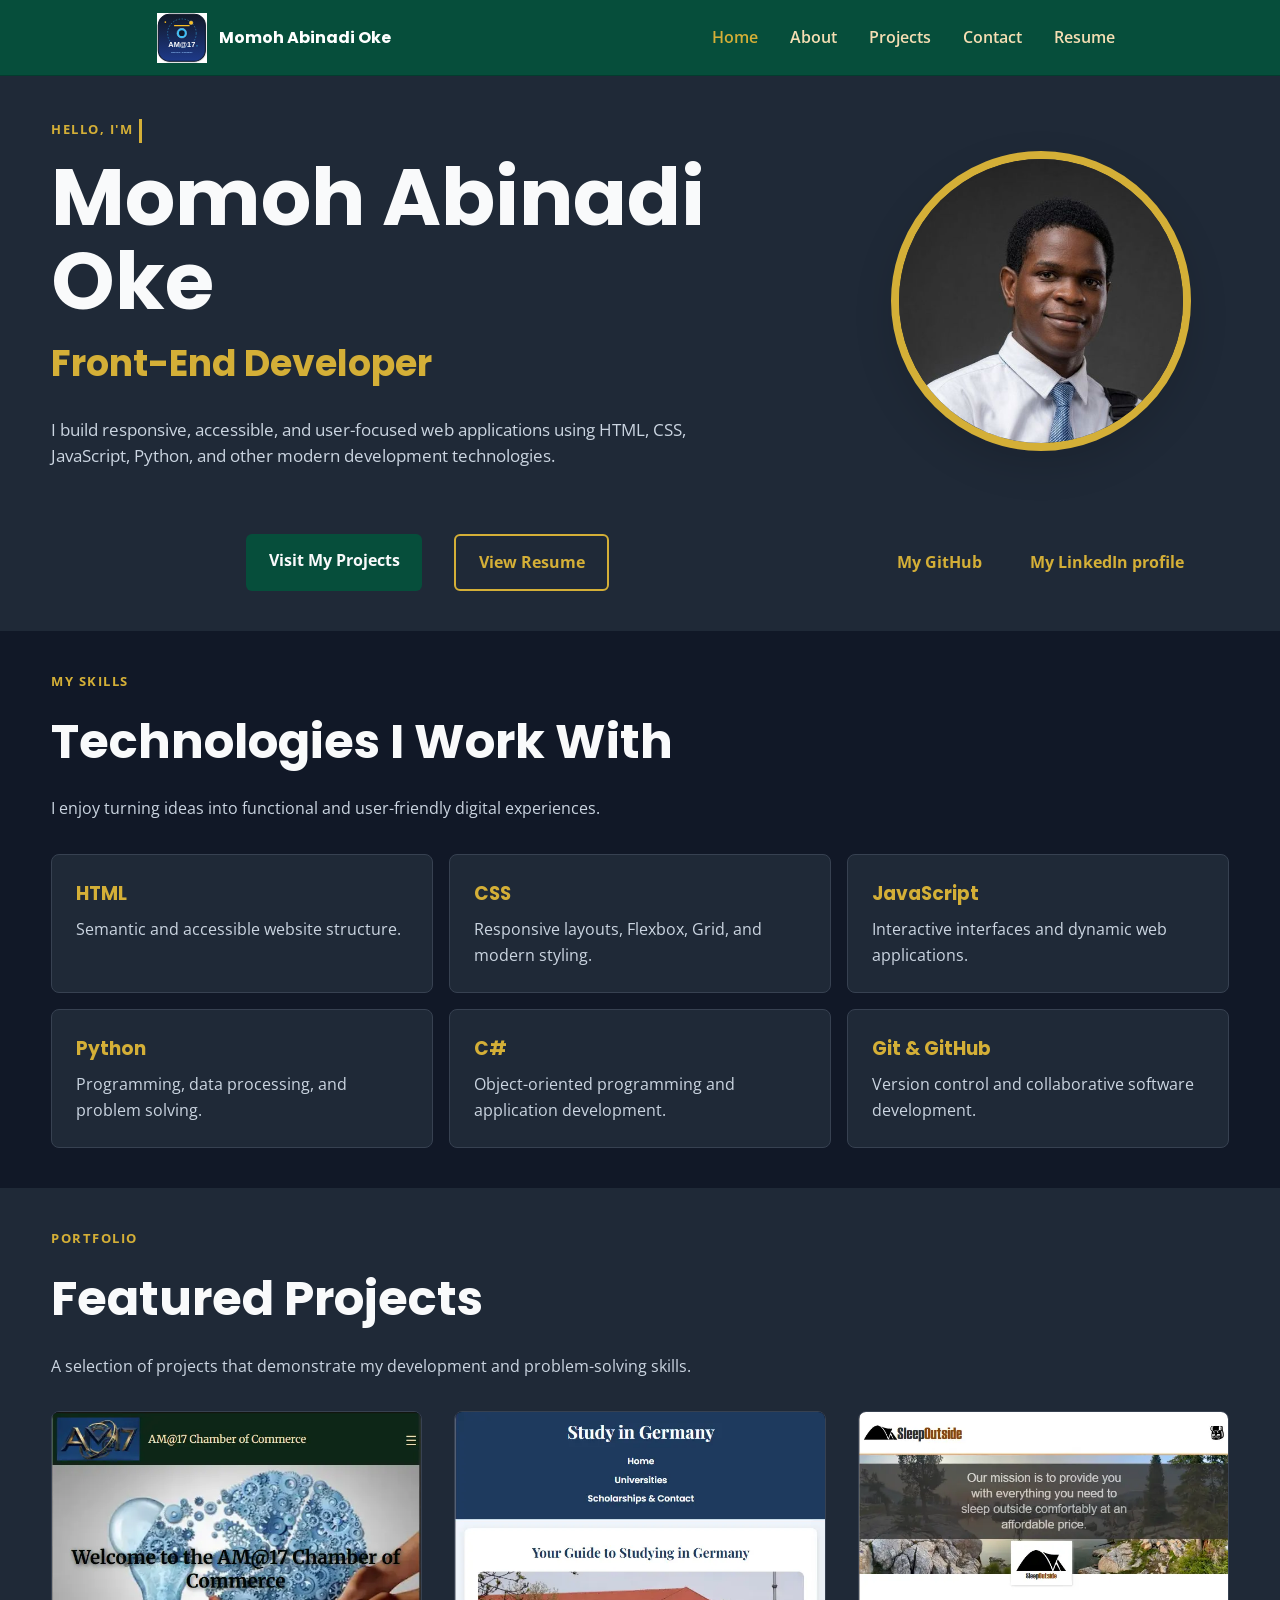
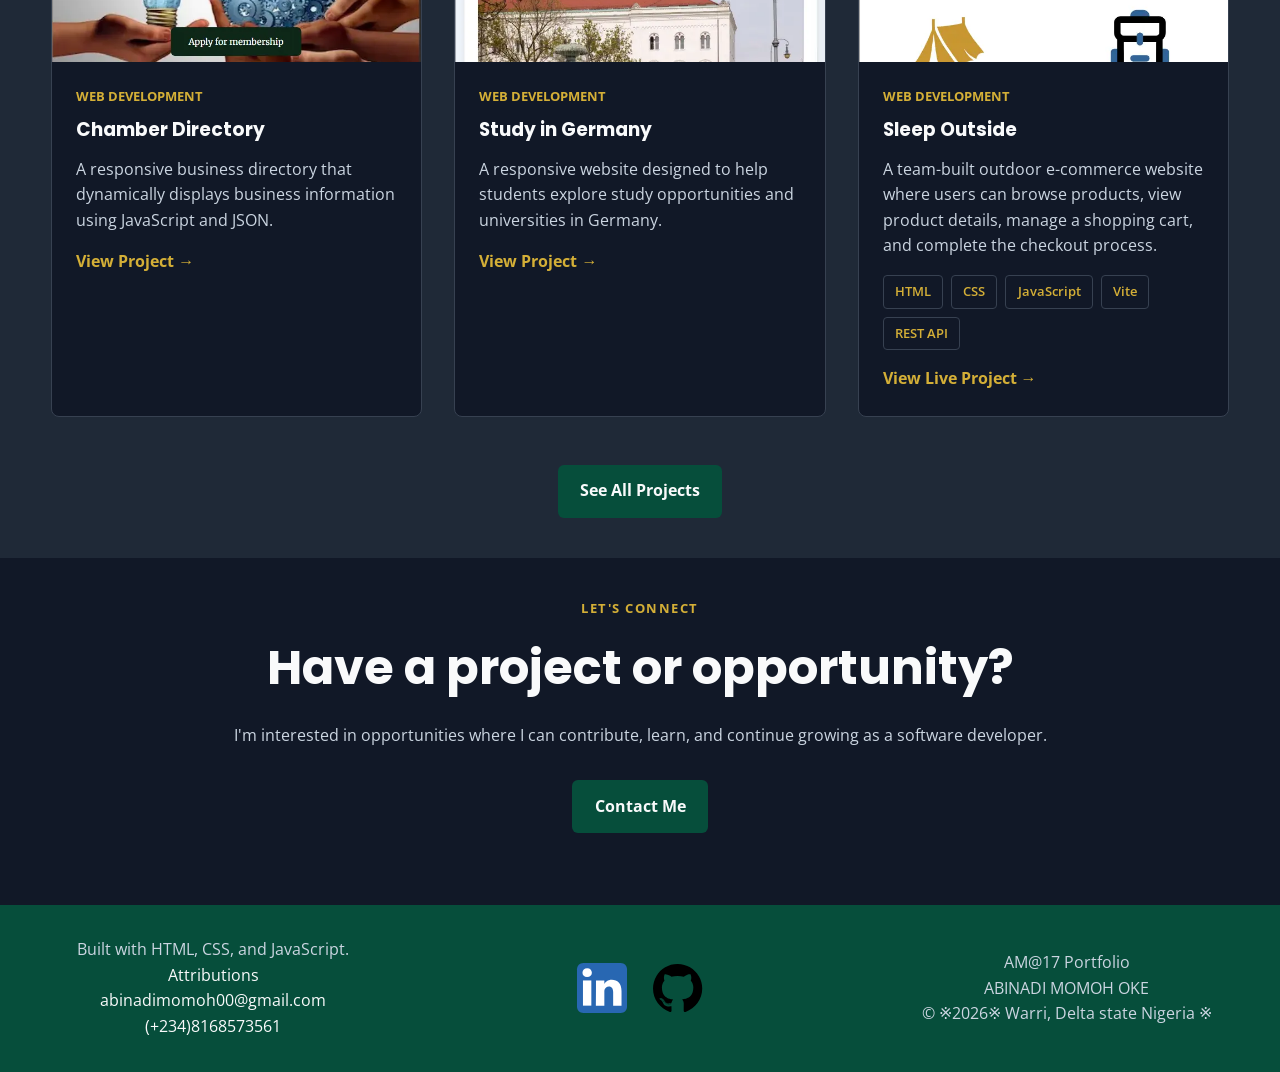
==== commit c4303c6f: "update the repository" ====
--- a/index.html
+++ b/index.html
@@ -128,15 +128,33 @@
                             <a href="https://amomoh6392.github.io/wdd131/project/" target="_blank" rel="noopener noreferrer"> View Project →</a>
                         </div>
                     </article>
-                    <article class="project-preview">
+                     <article class="project-preview">
                         <div class="project-image">
-                            <img src="images/eternal-quest.webp" alt="" loading="lazy" width="300" height="300">
-                        </div>
+                            <img
+                                src="images/sleep-outside.webp"
+                                alt="Sleep Outside e-commerce website"
+                                loading="lazy"
+                                width="300"
+                                height="300">
+                        </div>
+
                         <div class="project-content">
-                            <p class="project-category"> Software Development</p>
-                            <h3>C# Software Projects</h3>
-                            <p>Object-oriented programming projects demonstrating classes, objects, and application logic.</p>
-                            <a href="https://github.com/amomoh6392/Am17Cse210/tree/main/week06/EternalQuest" target="_blank" rel="noopener noreferrer"> View Project →</a>
+                            <p class="project-category">Web Development</p>
+                            <h3>Sleep Outside</h3>
+                            <p>A team-built outdoor e-commerce website where users can browse products, view product details, manage a shopping cart, and complete the checkout process.</p>
+                            <div class="project-tech">
+                                <span>HTML</span>
+                                <span>CSS</span>
+                                <span>JavaScript</span>
+                                <span>Vite</span>
+                                <span>REST API</span>
+                            </div>
+                            <a
+                                href="https://sleep-outside-team17.onrender.com"
+                                target="_blank"
+                                rel="noopener noreferrer">
+                                View Live Project →
+                            </a>
                         </div>
                     </article>
                 </div>
--- a/styles/portfolio.css
+++ b/styles/portfolio.css
@@ -536,9 +536,7 @@
     border: 1px solid var(--border-color);
     font-weight: bolder;
 }
-/* =========================
-   Contact Page
-========================= */
+/* Contact Page */
 
 .contact-hero {
     background-color: var(--surface-color);
@@ -687,3 +685,200 @@
 .thankyou span {
     margin-left: .5rem;
 }
+
+/*RESUME PAGE*/
+
+
+.resume-page {
+  max-width: 1200px;
+  margin: 0 auto;
+  padding: 3rem 1.25rem;
+}
+
+.resume-hero {
+  display: flex;
+  justify-content: space-between;
+  align-items: center;
+  gap: 2rem;
+  padding: 2.5rem;
+  margin-bottom: 2rem;
+  background: #064e3b;
+  color: #f9fafb;
+  border-radius: 12px;
+}
+
+.resume-hero h1 {
+  margin: 0.25rem 0;
+  font-family: "Poppins", sans-serif;
+  font-size: 2.5rem;
+}
+
+.resume-hero h2 {
+  margin: 0 0 1rem;
+  color: #d4af37;
+  font-size: 1.25rem;
+}
+
+.resume-hero p {
+  max-width: 700px;
+  margin: 0;
+  color: #cbd5e1;
+}
+
+.section-label {
+  color: #d4af37 !important;
+  font-weight: 700;
+  letter-spacing: 0.12em;
+  font-size: 0.8rem;
+}
+
+.resume-layout {
+  display: grid;
+  grid-template-columns: 280px 1fr;
+  gap: 2rem;
+}
+
+.resume-sidebar {
+  background: #f9fafb;
+  padding: 1.5rem;
+  border-radius: 12px;
+  border: 1px solid #cbd5e1;
+  align-self: start;
+}
+
+.resume-main {
+  background: #ffffff;
+}
+
+.resume-section {
+  margin-bottom: 2rem;
+}
+
+.resume-section h2 {
+  color: #064e3b;
+  font-family: "Poppins", sans-serif;
+  font-size: 1.35rem;
+  margin: 0 0 1rem;
+  padding-bottom: 0.5rem;
+  border-bottom: 2px solid #d4af37;
+}
+
+.resume-item {
+  margin-bottom: 1.75rem;
+}
+
+.resume-item:last-child {
+  margin-bottom: 0;
+}
+
+.resume-item-header {
+  display: flex;
+  justify-content: space-between;
+  align-items: flex-start;
+  gap: 1rem;
+}
+
+.resume-item h3 {
+  margin: 0;
+  color: #111827;
+  font-family: "Poppins", sans-serif;
+  font-size: 1.1rem;
+}
+
+.resume-role {
+  margin: 0.2rem 0 0.5rem;
+  color: #374151;
+  font-weight: 600;
+}
+
+.resume-date {
+  color: #064e3b;
+  font-size: 0.9rem;
+  font-weight: 700;
+  white-space: nowrap;
+}
+
+.resume-item p {
+  line-height: 1.7;
+  color: #374151;
+}
+
+.resume-list {
+  padding-left: 1.2rem;
+  margin: 0;
+}
+
+.resume-list li {
+  margin-bottom: 0.55rem;
+  line-height: 1.6;
+  color: #374151;
+}
+
+.resume-contact {
+  list-style: none;
+  padding: 0;
+  margin: 0;
+}
+
+.resume-contact li {
+  margin-bottom: 1rem;
+  line-height: 1.5;
+}
+
+.resume-contact strong {
+  display: block;
+  color: #064e3b;
+  margin-bottom: 0.2rem;
+}
+
+.resume-contact a {
+  color: #374151;
+  text-decoration: none;
+  overflow-wrap: anywhere;
+}
+
+.resume-contact a:hover {
+  color: #064e3b;
+  text-decoration: underline;
+}
+
+.skill-list {
+  display: flex;
+  flex-wrap: wrap;
+  gap: 0.5rem;
+}
+
+.skill-list span {
+  display: inline-block;
+  padding: 0.4rem 0.7rem;
+  background: #064e3b;
+  color: #f9fafb;
+  border-radius: 20px;
+  font-size: 0.8rem;
+}
+
+.resume-actions {
+  flex-shrink: 0;
+}
+
+.btn {
+  display: inline-block;
+  padding: 0.8rem 1.2rem;
+  border-radius: 6px;
+  font-family: "Poppins", sans-serif;
+  font-weight: 600;
+  text-decoration: none;
+  transition: transform 0.2s ease, background-color 0.2s ease;
+}
+
+.btn-primary {
+  background: #d4af37;
+  color: #111827;
+}
+
+.btn-primary:hover {
+  transform: translateY(-2px);
+  background: #f7e7ce;
+}
+
+
--- a/styles/portfolio-large.css
+++ b/styles/portfolio-large.css
@@ -97,3 +97,31 @@
     padding: 6rem 0;
 }
 }
+
+/* RESUME DESKTOP LAYOUT */
+
+@media screen and (min-width: 768px) {
+
+  .resume-page {
+    padding: 4rem 2rem;
+  }
+
+  .resume-hero {
+    padding: 3rem;
+  }
+
+  .resume-hero h1 {
+    font-size: 3rem;
+  }
+
+  .resume-layout {
+    grid-template-columns: 300px 1fr;
+    gap: 3rem;
+  }
+
+  .resume-sidebar {
+    position: sticky;
+    top: 2rem;
+  }
+}
+
